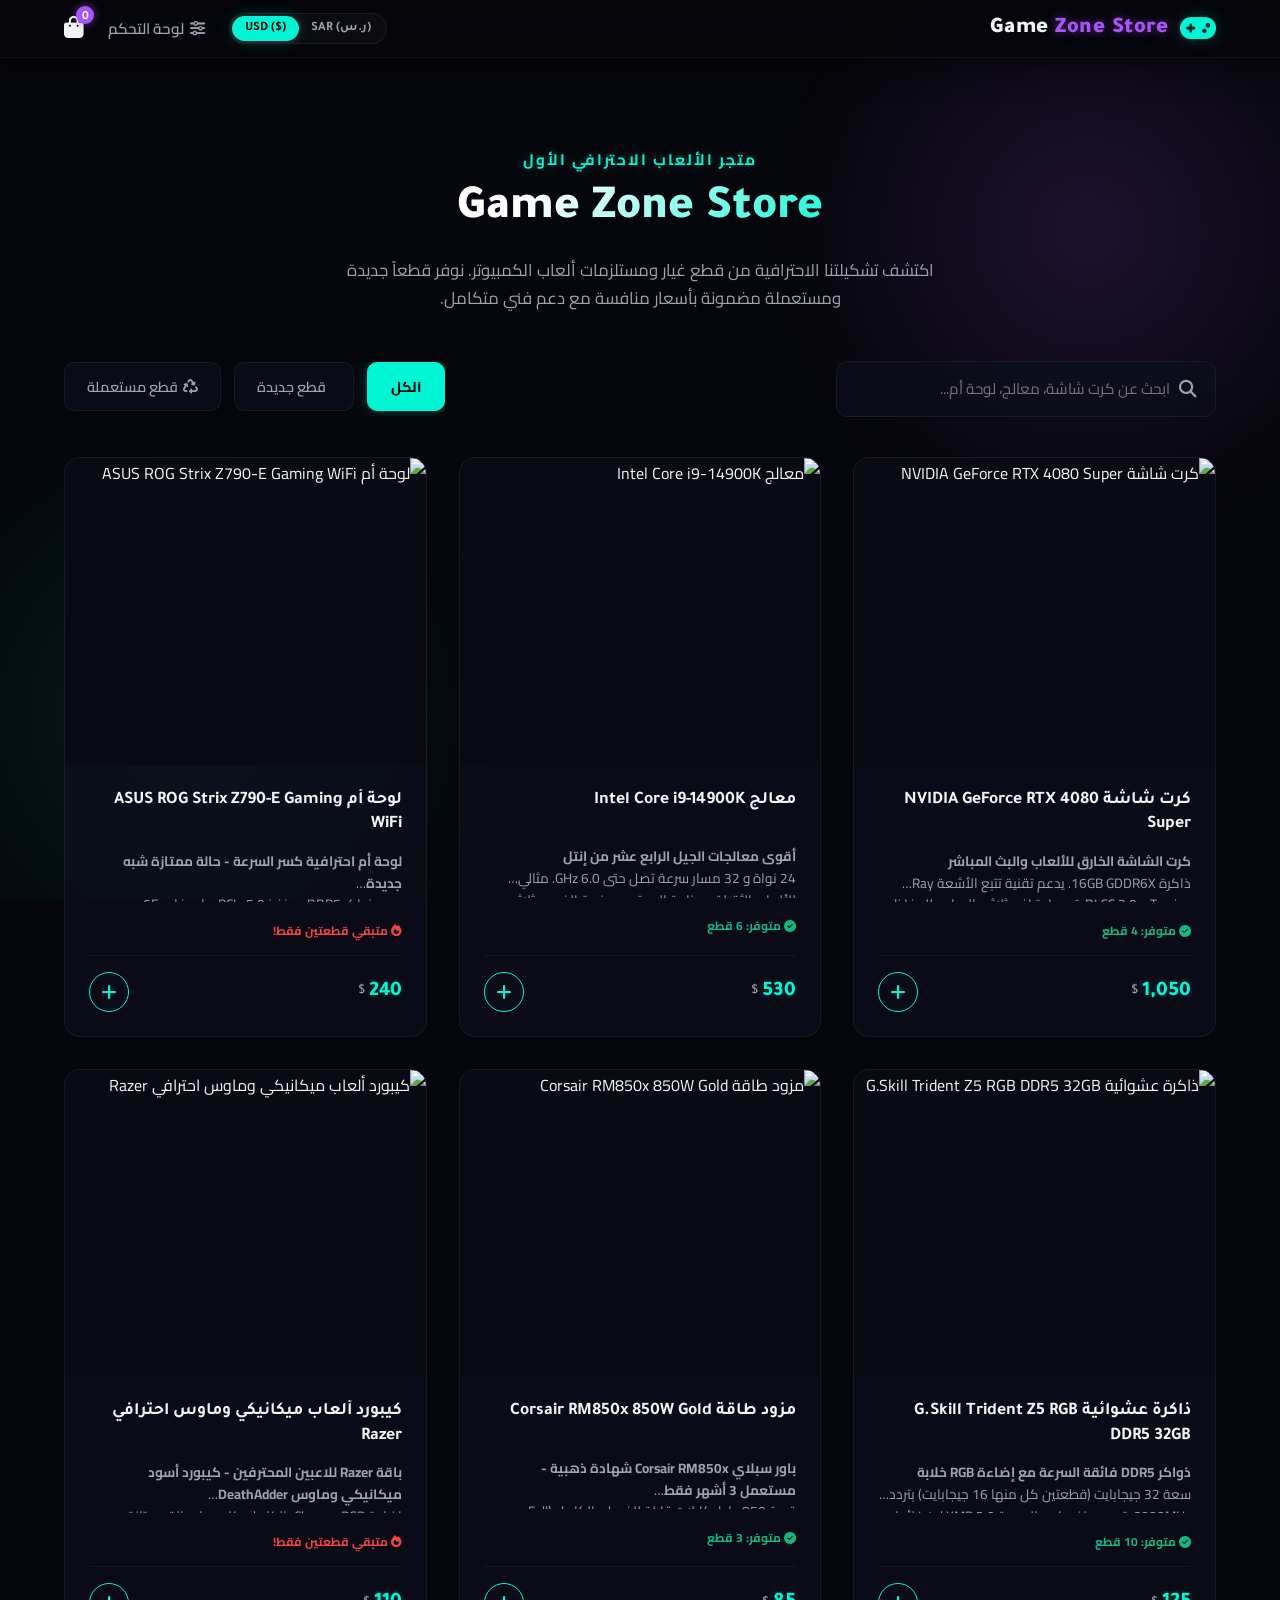
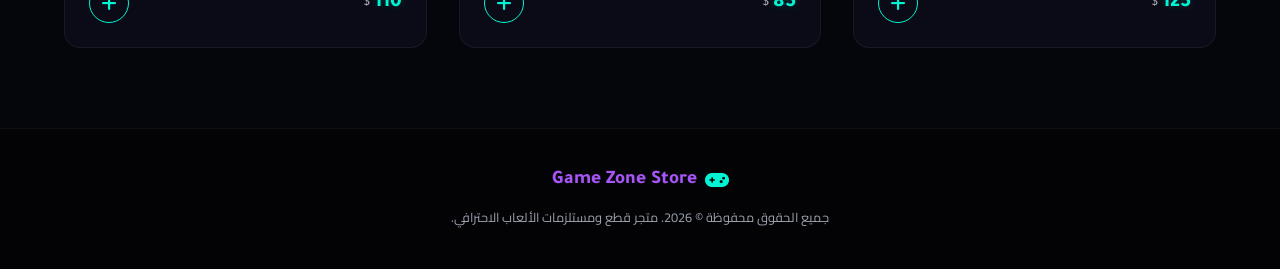
==== static/index.html @ 74481529 "Initial commit" ====
<!DOCTYPE html>
<html lang="ar" dir="rtl">
<head>
    <meta charset="UTF-8">
    <meta name="viewport" content="width=device-width, initial-scale=1.0">
    <title>Game Zone Store | متجر قطع ومستلزمات ألعاب الكمبيوتر</title>
    <!-- FontAwesome for Gaming Icons -->
    <link rel="stylesheet" href="https://cdnjs.cloudflare.com/ajax/libs/font-awesome/6.4.0/css/all.min.css">
    <!-- Main Style Sheet -->
    <link rel="stylesheet" href="style.css">
</head>
<body>
    <!-- Animated background glowing circles -->
    <div class="bg-glow-container">
        <div class="bg-glow-1"></div>
        <div class="bg-glow-2"></div>
    </div>

    <!-- Header Navbar -->
    <nav class="navbar">
        <div class="container">
            <a href="index.html" class="logo-container" id="nav-logo">
                <i class="fa-solid fa-gamepad logo-icon"></i>
                <span class="logo-text" id="store-title-logo">Game Zone<span> Store</span></span>
            </a>
            
            <div class="nav-actions">
                <!-- Currency Switcher -->
                <div class="currency-switcher" id="store-currency-switcher">
                    <button type="button" class="currency-btn active" id="cur-btn-usd" onclick="changeStoreCurrency('USD')">USD ($)</button>
                    <button type="button" class="currency-btn" id="cur-btn-sar" onclick="changeStoreCurrency('SAR')">SAR (ر.س)</button>
                </div>
                
                <a href="admin.html" class="nav-link" id="nav-admin-link">
                    <i class="fa-solid fa-sliders"></i> لوحة التحكم
                </a>
                <div class="cart-icon-wrapper" id="cart-trigger" onclick="toggleCart(true)">
                    <i class="fa-solid fa-bag-shopping cart-icon"></i>
                    <span class="cart-badge" id="cart-count">0</span>
                </div>
            </div>
        </div>
    </nav>

    <!-- Main Content -->
    <main>
        <!-- Hero Welcome Section -->
        <section class="hero-section">
            <div class="container">
                <span class="hero-subtitle">متجر الألعاب الاحترافي الأول</span>
                <h1 class="hero-title" id="hero-store-title">Game Zone Store</h1>
                <p class="hero-desc">اكتشف تشكيلتنا الاحترافية من قطع غيار ومستلزمات ألعاب الكمبيوتر. نوفر قطعاً جديدة ومستعملة مضمونة بأسعار منافسة مع دعم فني متكامل.</p>
            </div>
        </section>

        <!-- Store Controls (Search & Category Filters) -->
        <section class="store-controls container">
            <div class="search-box">
                <i class="fa-solid fa-magnifying-glass"></i>
                <input type="text" id="search-input" placeholder="ابحث عن كرت شاشة، معالج، لوحة أم..." oninput="filterProducts()">
            </div>
            <div class="categories-container" id="categories-list">
                <button class="category-btn active" onclick="selectCategory('all', this)">الكل</button>
                <button class="category-btn" onclick="selectCategory('جديد', this)"><i class="fa-solid fa-sparkles" style="margin-left: 5px;"></i>قطع جديدة</button>
                <button class="category-btn" onclick="selectCategory('مستعمل', this)"><i class="fa-solid fa-recycle" style="margin-left: 5px;"></i>قطع مستعملة</button>
            </div>
        </section>

        <!-- Products Grid -->
        <section class="products-section container">
            <div class="products-grid" id="products-grid-container">
                <!-- Products will be generated dynamically via JavaScript -->
                <div style="grid-column: 1/-1; text-align: center; padding: 3rem; color: var(--text-muted);">
                    <i class="fa-solid fa-gamepad fa-spin" style="font-size: 2rem; margin-bottom: 1rem; color: var(--primary-color);"></i>
                    <p>جاري تحميل ترسانة الألعاب...</p>
                </div>
            </div>
        </section>
    </main>

    <!-- Footer -->
    <footer>
        <div class="container">
            <div class="footer-logo">
                <i class="fa-solid fa-gamepad" style="color: var(--primary-color);"></i>
                <span id="footer-store-name">Game Zone<span> Store</span></span>
            </div>
            <p class="footer-copy">جميع الحقوق محفوظة &copy; 2026. متجر قطع ومستلزمات الألعاب الاحترافي.</p>
        </div>
    </footer>

    <!-- Cart Drawer (Slides-in from the Right) -->
    <div class="cart-drawer-overlay" id="cart-drawer-overlay" onclick="toggleCart(false)">
        <div class="cart-drawer" onclick="event.stopPropagation()">
            <div class="cart-header">
                <h2><i class="fa-solid fa-cart-shopping"></i> عربة التسوق</h2>
                <button class="close-btn" onclick="toggleCart(false)"><i class="fa-solid fa-xmark"></i></button>
            </div>
            
            <div class="cart-items-list" id="cart-items-container">
                <!-- Dynamic cart items will render here -->
                <div class="empty-cart-message">
                    <i class="fa-solid fa-gamepad"></i>
                    <p>عربتك فارغة من العتاد حالياً</p>
                </div>
            </div>

            <div class="cart-footer">
                <!-- Promo Code Box -->
                <div style="display: flex; gap: 8px; margin-bottom: 12px; border-bottom: 1px solid rgba(255,255,255,0.05); padding-bottom: 12px;">
                    <input type="text" id="cart-promo-input" placeholder="كوبون الخصم (مثال: GAME20)" style="flex-grow: 1; padding: 0.5rem 0.8rem; border-radius: 8px; background: rgba(255,255,255,0.02); border: 1px solid rgba(255,255,255,0.08); color: #fff; font-family: var(--font-cairo); font-size: 0.8rem; outline: none;">
                    <button type="button" class="btn-primary" style="padding: 0.5rem 1rem; font-size: 0.8rem; border-radius: 8px; font-weight:700;" onclick="applyPromoCode()">تطبيق</button>
                </div>
                <!-- Discount Row -->
                <div id="cart-discount-row" style="display: none; justify-content: space-between; align-items: center; font-size: 0.95rem; color: #00f5d4; margin-bottom: 8px; font-weight:600;">
                    <span>خصم الكوبون (<span id="discount-pct-label">0</span>%):</span>
                    <span id="cart-discount-value">-0 $</span>
                </div>

                <div class="cart-summary-row">
                    <span>المجموع الإجمالي:</span>
                    <span class="cart-summary-total" id="cart-total-value">0 $</span>
                </div>
                <button class="checkout-btn" id="cart-checkout-btn" onclick="openCheckoutModal()" disabled>
                    <i class="fa-solid fa-credit-card"></i> إتمام عملية الشراء
                </button>
            </div>
        </div>
    </div>

    <!-- Checkout Modal Dialog -->
    <div class="modal-overlay" id="checkout-modal-overlay">
        <div class="modal-content">
            <div class="modal-header">
                <h3>إتمام طلب الشراء والدفع</h3>
                <button class="close-btn" onclick="closeCheckoutModal()"><i class="fa-solid fa-xmark"></i></button>
            </div>
            
            <!-- Standard form inputs -->
            <div class="modal-body" id="checkout-form-body">
                <form id="checkout-form" onsubmit="submitOrder(event)">
                    <!-- Contact Info -->
                    <h4 style="margin-bottom: 1rem; color: #fff; font-size: 1rem; border-bottom: 1px solid rgba(255,255,255,0.05); padding-bottom: 5px;"><i class="fa-solid fa-user-tie" style="color: var(--primary-color); margin-left: 8px;"></i>بيانات الشحن والتوصيل</h4>
                    
                    <div class="form-group">
                        <label for="checkout-name">الاسم الكامل *</label>
                        <input type="text" id="checkout-name" required placeholder="أدخل اسمك ثلاثي">
                    </div>
                    
                    <div class="form-row">
                        <div class="form-group">
                            <label for="checkout-phone">رقم الجوال *</label>
                            <input type="tel" id="checkout-phone" required placeholder="05xxxxxxxx" pattern="^05[0-9]{8}$" title="رقم جوال سعودي يبدأ بـ 05 ويتكون من 10 أرقام">
                        </div>
                        <div class="form-group">
                            <label for="checkout-city">المدينة *</label>
                            <input type="text" id="checkout-city" required placeholder="مثال: الرياض">
                        </div>
                    </div>
                    
                    <div class="form-group">
                        <label for="checkout-address">العنوان التفصيلي للحي والشارع *</label>
                        <textarea id="checkout-address" rows="2" required placeholder="مثال: حي الياسمين، شارع الملقا، مبنى رقم 12"></textarea>
                    </div>

                    <!-- Payment Selector -->
                    <h4 style="margin: 1.5rem 0 1rem 0; color: #fff; font-size: 1rem; border-bottom: 1px solid rgba(255,255,255,0.05); padding-bottom: 5px;"><i class="fa-solid fa-wallet" style="color: var(--primary-color); margin-left: 8px;"></i>طريقة الدفع المفضلة</h4>
                    
                    <div class="payment-tabs" id="checkout-payment-tabs">
                        <!-- Will display based on settings -->
                        <button type="button" class="payment-tab-btn active" id="tab-btn-cod" onclick="switchPaymentTab('cod')">
                            <i class="fa-solid fa-hand-holding-dollar"></i>
                            <span>الدفع عند الاستلام</span>
                        </button>
                        <button type="button" class="payment-tab-btn" id="tab-btn-bank" onclick="switchPaymentTab('bank')">
                            <i class="fa-solid fa-building-columns"></i>
                            <span>تحويل بنكي</span>
                        </button>
                        <button type="button" class="payment-tab-btn" id="tab-btn-card" onclick="switchPaymentTab('card')">
                            <i class="fa-solid fa-credit-card"></i>
                            <span>بطاقة مدى / ائتمان</span>
                        </button>
                    </div>

                    <!-- Payment Panels -->
                    <!-- 1. Cash on Delivery Panel -->
                    <div class="payment-panel active" id="panel-cod">
                        <p style="font-size: 0.9rem; color: var(--text-muted); line-height: 1.6;">
                            <i class="fa-solid fa-circle-info" style="color: var(--primary-color); margin-left: 5px;"></i>
                            الدفع نقداً أو ببطاقة مدى عند استلام الطلب من المندوب. لا توجد رسوم إضافية على التوصيل.
                        </p>
                    </div>

                    <!-- 2. Bank Transfer Panel -->
                    <div class="payment-panel" id="panel-bank">
                        <div class="bank-info-card">
                            <p style="font-size: 0.85rem; color: var(--text-muted); margin-bottom: 0.5rem;">يرجى تحويل المبلغ المطلوب إلى الحساب البنكي التالي:</p>
                            
                            <div class="bank-detail-row">
                                <span class="bank-label">اسم البنك</span>
                                <span class="bank-value" id="bank-name-display">مصرف الراجحي</span>
                            </div>
                            <div class="bank-detail-row">
                                <span class="bank-label">صاحب الحساب</span>
                                <span class="bank-value" id="bank-holder-display">مؤسسة منطقة الألعاب التجارية</span>
                            </div>
                            <div class="bank-detail-row">
                                <span class="bank-label">رقم الآيبان IBAN</span>
                                <span class="bank-value">
                                    <span id="bank-iban-display" style="font-family: monospace; font-size: 0.95rem; direction: ltr;">SA9380000123456789012345</span>
                                    <button type="button" class="copy-btn" onclick="copyIban()"><i class="fa-solid fa-copy"></i></button>
                                </span>
                            </div>

                            <!-- Receipt upload simulator -->
                            <div class="receipt-upload-box" onclick="simulateReceiptUpload()">
                                <i class="fa-solid fa-cloud-arrow-up"></i>
                                <span>اضغط هنا لرفع صورة إيصال التحويل (اختياري)</span>
                                <input type="file" id="bank-receipt-file" style="display: none;" accept="image/*" onchange="handleReceiptUploaded(this)">
                            </div>
                            <div class="receipt-preview" id="receipt-upload-preview">
                                <span><i class="fa-solid fa-circle-check"></i> تم إرفاق صورة إيصال التحويل بنجاح</span>
                                <button type="button" class="btn-danger" style="padding: 2px 8px; font-size: 0.75rem;" onclick="removeReceipt()">حذف</button>
                            </div>
                        </div>
                    </div>

                    <!-- 3. Credit Card / مدى Panel -->
                    <div class="payment-panel" id="panel-card">
                        <!-- Virtual 3D Card Simulator -->
                        <div class="card-container" onclick="flipCreditCard()">
                            <div class="credit-card-model" id="credit-card-3d">
                                <!-- Card Front -->
                                <div class="card-front">
                                    <div class="card-brand-row">
                                        <div class="card-chip"></div>
                                        <div class="card-logo-txt">مدى | <span>Pay</span></div>
                                    </div>
                                    <div class="card-number-display" id="v-card-number">•••• •••• •••• ••••</div>
                                    <div class="card-holder-info">
                                        <div>
                                            <div class="card-holder-label">صاحب البطاقة</div>
                                            <div class="card-holder-name-display" id="v-card-holder">CARDHOLDER NAME</div>
                                        </div>
                                        <div class="card-expiry-display">
                                            <div class="card-holder-label">الانتهاء</div>
                                            <div class="card-expiry-val" id="v-card-expiry">MM/YY</div>
                                        </div>
                                    </div>
                                </div>
                                <!-- Card Back -->
                                <div class="card-back">
                                    <div class="card-black-strip"></div>
                                    <div class="card-signature-strip">
                                        <div class="card-cvv-display" id="v-card-cvv">•••</div>
                                    </div>
                                    <div class="card-back-text">
                                        تخضع هذه البطاقة لشروط الاستخدام المعتمدة. للاستخدام الفردي فقط. صممت لأغراض المحاكاة والشراء التجريبي.
                                    </div>
                                </div>
                            </div>
                        </div>

                        <!-- Card Inputs -->
                        <div class="form-group">
                            <label for="card-holder">اسم حامل البطاقة (بالإنجليزية كما هو مطبوع) *</label>
                            <input type="text" id="card-holder" placeholder="MOHAMMED AL-OTAIBI" oninput="updateCardDetails()" onfocus="setCardFlip(false)">
                        </div>
                        
                        <div class="form-group">
                            <label for="card-number">رقم البطاقة *</label>
                            <input type="text" id="card-number" placeholder="4000 1234 5678 9010" maxlength="19" oninput="updateCardDetails()" onfocus="setCardFlip(false)">
                        </div>

                        <div class="form-row">
                            <div class="form-group">
                                <label for="card-expiry">تاريخ الانتهاء *</label>
                                <input type="text" id="card-expiry" placeholder="MM/YY" maxlength="5" oninput="updateCardDetails()" onfocus="setCardFlip(false)">
                            </div>
                            <div class="form-group">
                                <label for="card-cvv">الرمز السري (CVV) *</label>
                                <input type="password" id="card-cvv" placeholder="•••" maxlength="3" oninput="updateCardDetails()" onfocus="setCardFlip(true)" onblur="setCardFlip(false)">
                            </div>
                        </div>
                    </div>

                    <!-- Checkout Summary & Action -->
                    <div style="background: rgba(255,255,255,0.02); padding: 1rem; border-radius: 10px; margin-bottom: 1.5rem; display: flex; justify-content: space-between; font-weight: 700; font-size: 1.1rem; border: 1px solid rgba(255,255,255,0.05)">
                        <span>المبلغ الإجمالي المطلوب دفعه:</span>
                        <span style="color: var(--text-gold);" id="checkout-total-price">0 $</span>
                    </div>

                    <button type="submit" class="checkout-btn" id="submit-order-btn">
                        <i class="fa-solid fa-circle-check"></i> تأكيد الطلب والدفع
                    </button>
                </form>
            </div>

            <!-- Success screen -->
            <div class="modal-body" id="checkout-success-body" style="display: none;">
                <div class="checkout-success-view">
                    <div class="success-icon-container">
                        <i class="fa-solid fa-check"></i>
                    </div>
                    <h4 class="success-title">تم إرسال طلبك بنجاح!</h4>
                    <p class="success-desc">شكراً لثقتك بمتجرنا. تم استلام طلبك برقم <strong id="success-order-id">#1001</strong> بنجاح. سيقوم فريقنا بالتواصل معك قريباً لتأكيد الشحن والتوصيل.</p>
                    <button class="btn-primary" style="padding: 0.8rem 2.5rem; border-radius: 50px; margin-top: 1rem;" onclick="closeCheckoutModal()">متابعة التسوق</button>
                </div>
            </div>
        </div>
    </div>

    <!-- Core App Javascript -->
    <script src="app.js"></script>
</body>
</html>
---- static/style.css ----
@import url('https://fonts.googleapis.com/css2?family=Cairo:wght@300;400;500;600;700;800&family=Tajawal:wght@300;400;500;700;900&display=swap');

:root {
    --primary-color: #00f5d4; /* Neon Cyan */
    --primary-hover: #00d8bc;
    --primary-glow: rgba(0, 245, 212, 0.3);
    
    --accent-color: #a855f7; /* Electric Purple */
    --accent-glow: rgba(168, 85, 247, 0.3);
    
    --bg-dark: #05060b; /* Very dark gamer space */
    --bg-card: rgba(13, 15, 28, 0.7);
    --bg-card-hover: rgba(22, 25, 47, 0.9);
    --border-color: rgba(255, 255, 255, 0.06);
    --border-hover: rgba(0, 245, 212, 0.25);
    
    --text-main: #f3f4f6;
    --text-muted: #9ca3af;
    --text-gold: #00f5d4; /* Neon price */
    --text-accent: #a855f7;
    
    --font-cairo: 'Cairo', 'Segoe UI', Tahoma, Geneva, Verdana, sans-serif;
    --font-tajawal: 'Tajawal', 'Segoe UI', Tahoma, Geneva, Verdana, sans-serif;
    
    --glass-bg: rgba(5, 6, 11, 0.8);
    --glass-blur: blur(20px);
    --shadow-main: 0 10px 30px rgba(0, 0, 0, 0.5);
    --shadow-glow: 0 0 15px rgba(0, 245, 212, 0.25);
    
    --transition-smooth: all 0.3s cubic-bezier(0.4, 0, 0.2, 1);
}

* {
    margin: 0;
    padding: 0;
    box-sizing: border-box;
}

body {
    background-color: var(--bg-dark);
    color: var(--text-main);
    font-family: var(--font-cairo);
    direction: rtl;
    overflow-x: hidden;
    min-height: 100vh;
    display: flex;
    flex-direction: column;
}

/* Base Container to limit stretching on ultra-wide screens */
.container {
    width: 100%;
    max-width: 1200px;
    margin: 0 auto;
    padding: 0 1.5rem;
}

/* Beautiful gamer background glow */
.bg-glow-container {
    position: fixed;
    top: 0;
    left: 0;
    width: 100%;
    height: 100%;
    z-index: -2;
    overflow: hidden;
    pointer-events: none;
}

.bg-glow-1 {
    position: absolute;
    top: -10%;
    right: -10%;
    width: 50vw;
    height: 50vw;
    background: radial-gradient(circle, rgba(168, 85, 247, 0.15) 0%, rgba(0,0,0,0) 70%);
    border-radius: 50%;
    animation: pulseGlow 15s infinite alternate;
}

.bg-glow-2 {
    position: absolute;
    bottom: -15%;
    left: -10%;
    width: 50vw;
    height: 50vw;
    background: radial-gradient(circle, rgba(0, 245, 212, 0.1) 0%, rgba(0,0,0,0) 70%);
    border-radius: 50%;
    animation: pulseGlow 12s infinite alternate-reverse;
}

@keyframes pulseGlow {
    0% { transform: scale(1) translate(0, 0); }
    100% { transform: scale(1.15) translate(-3%, 3%); }
}

/* Navigation Bar */
.navbar {
    position: fixed;
    top: 0;
    left: 0;
    width: 100%;
    z-index: 100;
    background: var(--glass-bg);
    backdrop-filter: var(--glass-blur);
    border-bottom: 1px solid rgba(255, 255, 255, 0.05);
    box-shadow: var(--shadow-main);
}

.navbar .container {
    display: flex;
    justify-content: space-between;
    align-items: center;
    padding-top: 0.8rem;
    padding-bottom: 0.8rem;
}

.logo-container {
    display: flex;
    align-items: center;
    gap: 12px;
    text-decoration: none;
}

.logo-icon {
    font-size: 1.8rem;
    color: var(--primary-color);
    text-shadow: var(--shadow-glow);
}

.logo-text {
    font-family: var(--font-tajawal);
    font-weight: 850;
    font-size: 1.4rem;
    color: var(--text-main);
    letter-spacing: 0.5px;
}

.logo-text span {
    color: var(--accent-color);
    text-shadow: 0 0 10px rgba(168, 85, 247, 0.5);
}

.nav-actions {
    display: flex;
    align-items: center;
    gap: 1.5rem;
}

.nav-link {
    color: var(--text-muted);
    text-decoration: none;
    font-size: 0.95rem;
    font-weight: 600;
    display: flex;
    align-items: center;
    gap: 6px;
    transition: var(--transition-smooth);
}

.nav-link:hover, .nav-link.active {
    color: var(--primary-color);
}

/* Currency Switcher in Header */
.currency-switcher {
    display: flex;
    background: rgba(255, 255, 255, 0.03);
    border: 1px solid var(--border-color);
    border-radius: 50px;
    padding: 2px;
    direction: ltr;
}

.currency-btn {
    background: transparent;
    border: none;
    color: var(--text-muted);
    padding: 0.3rem 0.8rem;
    border-radius: 50px;
    font-size: 0.8rem;
    font-weight: 700;
    cursor: pointer;
    font-family: var(--font-tajawal);
    transition: var(--transition-smooth);
}

.currency-btn.active {
    background: var(--primary-color);
    color: #000;
    box-shadow: var(--shadow-glow);
}

.nav-btn {
    background: rgba(255, 255, 255, 0.05);
    border: 1px solid var(--border-color);
    color: var(--text-main);
    padding: 0.5rem 1.2rem;
    border-radius: 50px;
    cursor: pointer;
    font-family: var(--font-cairo);
    font-size: 0.9rem;
    font-weight: 600;
    display: flex;
    align-items: center;
    gap: 8px;
    transition: var(--transition-smooth);
}

.nav-btn:hover {
    background: var(--primary-color);
    color: #000;
    border-color: var(--primary-color);
    box-shadow: var(--shadow-glow);
    transform: translateY(-2px);
}

.cart-icon-wrapper {
    position: relative;
    cursor: pointer;
}

.cart-icon {
    font-size: 1.4rem;
    color: var(--text-main);
    transition: var(--transition-smooth);
}

.cart-icon-wrapper:hover .cart-icon {
    color: var(--primary-color);
}

.cart-badge {
    position: absolute;
    top: -8px;
    right: -10px;
    background: var(--accent-color);
    color: #fff;
    font-size: 0.75rem;
    font-weight: 700;
    width: 18px;
    height: 18px;
    border-radius: 50%;
    display: flex;
    justify-content: center;
    align-items: center;
    box-shadow: 0 0 10px rgba(168, 85, 247, 0.6);
    transition: var(--transition-smooth);
}

/* Main Container */
main {
    padding-top: 80px;
    min-height: calc(100vh - 80px);
}

/* Hero Section */
.hero-section {
    position: relative;
    padding: 4rem 0 3rem 0;
    text-align: center;
}

.hero-subtitle {
    font-size: 0.95rem;
    color: var(--primary-color);
    text-transform: uppercase;
    letter-spacing: 2px;
    font-weight: 700;
    text-shadow: 0 0 10px rgba(0, 245, 212, 0.3);
}

.hero-title {
    font-family: var(--font-tajawal);
    font-size: 3rem;
    font-weight: 900;
    line-height: 1.2;
    margin-top: 0.5rem;
    background: linear-gradient(135deg, #fff 40%, var(--primary-color) 70%, var(--accent-color) 100%);
    -webkit-background-clip: text;
    -webkit-text-fill-color: transparent;
}

.hero-desc {
    font-size: 1.05rem;
    color: var(--text-muted);
    max-width: 600px;
    line-height: 1.7;
    margin: 1rem auto 0 auto;
}

/* Store Controls */
.store-controls {
    margin-bottom: 2.5rem;
    display: flex;
    flex-wrap: wrap;
    justify-content: space-between;
    align-items: center;
    gap: 1.5rem;
}

.search-box {
    position: relative;
    width: 100%;
    max-width: 380px;
}

.search-box input {
    width: 100%;
    padding: 0.8rem 2.8rem 0.8rem 1.2rem;
    background: var(--bg-card);
    border: 1px solid var(--border-color);
    border-radius: 12px;
    color: #fff;
    font-family: var(--font-cairo);
    font-size: 0.95rem;
    outline: none;
    transition: var(--transition-smooth);
}

.search-box input:focus {
    border-color: var(--primary-color);
    box-shadow: 0 0 12px rgba(0, 245, 212, 0.2);
}

.search-box i {
    position: absolute;
    top: 50%;
    right: 1.2rem;
    transform: translateY(-50%);
    color: var(--text-muted);
    font-size: 1.1rem;
}

.categories-container {
    display: flex;
    gap: 0.8rem;
    overflow-x: auto;
    padding-bottom: 5px;
}

.category-btn {
    background: var(--bg-card);
    border: 1px solid var(--border-color);
    color: var(--text-muted);
    padding: 0.6rem 1.4rem;
    border-radius: 10px;
    cursor: pointer;
    font-family: var(--font-cairo);
    font-weight: 600;
    font-size: 0.9rem;
    white-space: nowrap;
    transition: var(--transition-smooth);
}

.category-btn:hover, .category-btn.active {
    background: var(--primary-color);
    color: #000;
    border-color: var(--primary-color);
    box-shadow: var(--shadow-glow);
}

.category-btn.active {
    font-weight: 700;
}

/* Products Grid */
.products-section {
    padding-bottom: 5rem;
}

.products-grid {
    display: grid;
    grid-template-columns: repeat(auto-fill, minmax(280px, 1fr));
    gap: 2rem;
}

.product-card {
    background: var(--bg-card);
    border: 1px solid var(--border-color);
    border-radius: 16px;
    overflow: hidden;
    transition: var(--transition-smooth);
    display: flex;
    flex-direction: column;
    height: 100%;
    position: relative;
}

.product-card:hover {
    transform: translateY(-8px);
    border-color: var(--border-hover);
    box-shadow: 0 15px 30px rgba(0, 245, 212, 0.1);
}

.product-img-container {
    position: relative;
    width: 100%;
    padding-top: 85%; /* Slightly wider aspect ratio for PC parts */
    overflow: hidden;
    background: #090a13;
}

.product-img {
    position: absolute;
    top: 0;
    left: 0;
    width: 100%;
    height: 100%;
    object-fit: cover;
    transition: transform 0.6s cubic-bezier(0.4, 0, 0.2, 1);
}

.product-card:hover .product-img {
    transform: scale(1.08);
}

.product-category {
    position: absolute;
    top: 15px;
    right: 15px;
    background: rgba(5, 6, 11, 0.85);
    backdrop-filter: blur(8px);
    color: var(--primary-color);
    font-size: 0.75rem;
    font-weight: 700;
    padding: 0.35rem 0.9rem;
    border-radius: 6px;
    border: 1px solid rgba(0, 245, 212, 0.2);
}

.product-category.used-badge {
    color: var(--accent-color);
    border-color: rgba(168, 85, 247, 0.3);
}

.product-info {
    padding: 1.5rem;
    display: flex;
    flex-direction: column;
    flex-grow: 1;
    gap: 0.8rem;
}

.product-title {
    font-family: var(--font-tajawal);
    font-weight: 700;
    font-size: 1.1rem;
    color: var(--text-main);
    line-height: 1.4;
    min-height: 2.8rem;
    display: -webkit-box;
    -webkit-line-clamp: 2;
    -webkit-box-orient: vertical;
    overflow: hidden;
}

.product-description {
    font-size: 0.85rem;
    color: var(--text-muted);
    line-height: 1.6;
    height: 3.2rem;
    overflow: hidden;
    display: -webkit-box;
    -webkit-line-clamp: 2;
    -webkit-box-orient: vertical;
}

.product-footer {
    display: flex;
    justify-content: space-between;
    align-items: center;
    margin-top: auto;
    padding-top: 1rem;
    border-top: 1px solid rgba(255, 255, 255, 0.05);
}

.product-price {
    font-family: var(--font-tajawal);
    font-weight: 800;
    font-size: 1.3rem;
    color: var(--text-gold);
    text-shadow: 0 0 8px rgba(0, 245, 212, 0.2);
    display: flex;
    align-items: center;
    gap: 4px;
}

.product-price span {
    font-size: 0.85rem;
    font-weight: 500;
    color: var(--text-muted);
    text-shadow: none;
}

.add-to-cart-btn {
    background: transparent;
    border: 1.5px solid var(--primary-color);
    color: var(--primary-color);
    width: 40px;
    height: 40px;
    border-radius: 50%;
    display: flex;
    justify-content: center;
    align-items: center;
    cursor: pointer;
    font-size: 1.1rem;
    transition: var(--transition-smooth);
}

.product-card:hover .add-to-cart-btn {
    background: var(--primary-color);
    color: #000;
    box-shadow: var(--shadow-glow);
}

.add-to-cart-btn:active {
    transform: scale(0.9);
}

/* Cart Drawer Panel */
.cart-drawer-overlay {
    position: fixed;
    top: 0;
    left: 0;
    width: 100%;
    height: 100%;
    background: rgba(0, 0, 0, 0.7);
    backdrop-filter: blur(5px);
    z-index: 1000;
    opacity: 0;
    visibility: hidden;
    transition: var(--transition-smooth);
}

.cart-drawer-overlay.open {
    opacity: 1;
    visibility: visible;
}

.cart-drawer {
    position: fixed;
    top: 0;
    right: -450px;
    width: 100%;
    max-width: 450px;
    height: 100%;
    background: #080911;
    border-left: 1px solid rgba(255, 255, 255, 0.05);
    box-shadow: -10px 0 30px rgba(0, 0, 0, 0.6);
    z-index: 1001;
    display: flex;
    flex-direction: column;
    transition: right 0.4s cubic-bezier(0.4, 0, 0.2, 1);
}

.cart-drawer-overlay.open .cart-drawer {
    right: 0;
}

.cart-header {
    padding: 1.5rem;
    border-bottom: 1px solid rgba(255, 255, 255, 0.05);
    display: flex;
    justify-content: space-between;
    align-items: center;
}

.cart-header h2 {
    font-family: var(--font-tajawal);
    font-size: 1.3rem;
    font-weight: 700;
    display: flex;
    align-items: center;
    gap: 10px;
}

.cart-header h2 i {
    color: var(--primary-color);
}

.close-btn {
    background: transparent;
    border: none;
    color: var(--text-muted);
    font-size: 1.4rem;
    cursor: pointer;
    width: 35px;
    height: 35px;
    border-radius: 50%;
    display: flex;
    justify-content: center;
    align-items: center;
    transition: var(--transition-smooth);
}

.close-btn:hover {
    background: rgba(255, 255, 255, 0.05);
    color: #fff;
}

.cart-items-list {
    flex-grow: 1;
    overflow-y: auto;
    padding: 1.5rem;
    display: flex;
    flex-direction: column;
    gap: 1.2rem;
}

.empty-cart-message {
    text-align: center;
    color: var(--text-muted);
    padding: 4rem 1rem;
    display: flex;
    flex-direction: column;
    align-items: center;
    gap: 1rem;
}

.empty-cart-message i {
    font-size: 3rem;
    color: rgba(255, 255, 255, 0.02);
}

.cart-item {
    display: flex;
    gap: 1rem;
    background: rgba(255, 255, 255, 0.01);
    border: 1px solid rgba(255, 255, 255, 0.05);
    padding: 0.8rem;
    border-radius: 12px;
    align-items: center;
    position: relative;
}

.cart-item-img {
    width: 70px;
    height: 70px;
    border-radius: 8px;
    object-fit: cover;
    background: #090a13;
}

.cart-item-details {
    flex-grow: 1;
    display: flex;
    flex-direction: column;
    gap: 0.3rem;
}

.cart-item-title {
    font-size: 0.95rem;
    font-weight: 600;
    color: var(--text-main);
    line-height: 1.3;
}

.cart-item-price {
    font-size: 0.9rem;
    color: var(--text-gold);
    font-weight: 700;
}

.cart-item-qty {
    display: flex;
    align-items: center;
    gap: 10px;
    margin-top: 5px;
}

.qty-btn {
    background: rgba(255, 255, 255, 0.05);
    border: 1px solid rgba(255, 255, 255, 0.05);
    color: var(--text-main);
    width: 24px;
    height: 24px;
    border-radius: 4px;
    cursor: pointer;
    font-size: 0.8rem;
    display: flex;
    justify-content: center;
    align-items: center;
    transition: var(--transition-smooth);
}

.qty-btn:hover {
    background: var(--primary-color);
    color: #000;
}

.qty-val {
    font-size: 0.9rem;
    font-weight: 600;
}

.remove-item-btn {
    background: transparent;
    border: none;
    color: #ef4444;
    cursor: pointer;
    font-size: 1rem;
    opacity: 0.7;
    padding: 5px;
    transition: var(--transition-smooth);
}

.remove-item-btn:hover {
    opacity: 1;
}

.cart-footer {
    padding: 1.5rem;
    border-top: 1px solid rgba(255, 255, 255, 0.05);
    background: rgba(0, 0, 0, 0.3);
    display: flex;
    flex-direction: column;
    gap: 1rem;
}

.cart-summary-row {
    display: flex;
    justify-content: space-between;
    align-items: center;
    font-size: 1.05rem;
    font-weight: 600;
}

.cart-summary-total {
    color: var(--text-gold);
    font-size: 1.25rem;
    font-weight: 800;
}

.checkout-btn {
    background: var(--primary-color);
    color: #000;
    border: none;
    width: 100%;
    padding: 1rem;
    border-radius: 12px;
    font-family: var(--font-cairo);
    font-size: 1rem;
    font-weight: 700;
    cursor: pointer;
    display: flex;
    justify-content: center;
    align-items: center;
    gap: 10px;
    transition: var(--transition-smooth);
}

.checkout-btn:hover:not(:disabled) {
    background: var(--primary-hover);
    box-shadow: var(--shadow-glow);
    transform: translateY(-2px);
}

.checkout-btn:disabled {
    opacity: 0.5;
    cursor: not-allowed;
}

/* Modal Dialog */
.modal-overlay {
    position: fixed;
    top: 0;
    left: 0;
    width: 100%;
    height: 100%;
    background: rgba(0, 0, 0, 0.85);
    backdrop-filter: blur(8px);
    z-index: 2000;
    display: flex;
    justify-content: center;
    align-items: center;
    opacity: 0;
    visibility: hidden;
    transition: var(--transition-smooth);
    padding: 1.5rem;
}

.modal-overlay.open {
    opacity: 1;
    visibility: visible;
}

.modal-content {
    background: #080911;
    border: 1px solid rgba(255, 255, 255, 0.05);
    border-radius: 20px;
    width: 100%;
    max-width: 600px;
    max-height: 90vh;
    overflow-y: auto;
    box-shadow: var(--shadow-main);
    transform: scale(0.9);
    transition: var(--transition-smooth);
    display: flex;
    flex-direction: column;
}

.modal-overlay.open .modal-content {
    transform: scale(1);
}

.modal-header {
    padding: 1.5rem;
    border-bottom: 1px solid rgba(255, 255, 255, 0.05);
    display: flex;
    justify-content: space-between;
    align-items: center;
}

.modal-header h3 {
    font-family: var(--font-tajawal);
    font-size: 1.25rem;
    font-weight: 700;
}

.modal-body {
    padding: 1.5rem;
}

/* Form Styles */
.form-group {
    margin-bottom: 1.2rem;
}

.form-row {
    display: grid;
    grid-template-columns: 1fr 1fr;
    gap: 1rem;
}

.form-group label {
    display: block;
    font-size: 0.85rem;
    font-weight: 600;
    color: var(--text-muted);
    margin-bottom: 0.5rem;
}

.form-group input, .form-group select, .form-group textarea {
    width: 100%;
    padding: 0.8rem 1rem;
    background: rgba(255, 255, 255, 0.02);
    border: 1px solid rgba(255, 255, 255, 0.05);
    border-radius: 10px;
    color: #fff;
    font-family: var(--font-cairo);
    font-size: 0.9rem;
    outline: none;
    transition: var(--transition-smooth);
}

.form-group input:focus, .form-group select:focus, .form-group textarea:focus {
    border-color: var(--primary-color);
    box-shadow: 0 0 10px rgba(0, 245, 212, 0.15);
    background: rgba(255, 255, 255, 0.04);
}

/* Custom Checkbox / Switches */
.switch-group {
    display: flex;
    justify-content: space-between;
    align-items: center;
    background: rgba(255, 255, 255, 0.01);
    border: 1px solid rgba(255, 255, 255, 0.05);
    padding: 0.8rem 1.2rem;
    border-radius: 10px;
    margin-bottom: 1rem;
}

.switch-label {
    display: flex;
    flex-direction: column;
    gap: 2px;
}

.switch-title {
    font-size: 0.95rem;
    font-weight: 600;
}

.switch-desc {
    font-size: 0.75rem;
    color: var(--text-muted);
}

.switch {
    position: relative;
    display: inline-block;
    width: 46px;
    height: 24px;
    flex-shrink: 0;
}

.switch input {
    opacity: 0;
    width: 0;
    height: 0;
}

.slider {
    position: absolute;
    cursor: pointer;
    top: 0;
    left: 0;
    right: 0;
    bottom: 0;
    background-color: rgba(255, 255, 255, 0.1);
    transition: .3s;
    border-radius: 34px;
}

.slider:before {
    position: absolute;
    content: "";
    height: 18px;
    width: 18px;
    left: 3px;
    bottom: 3px;
    background-color: #9ca3af;
    transition: .3s;
    border-radius: 50%;
}

input:checked + .slider {
    background-color: var(--primary-color);
}

input:checked + .slider:before {
    transform: translateX(22px);
    background-color: #000;
}

/* Payment Tabs */
.payment-tabs {
    display: flex;
    border: 1px solid rgba(255, 255, 255, 0.05);
    border-radius: 12px;
    overflow: hidden;
    margin-bottom: 1.5rem;
}

.payment-tab-btn {
    flex: 1;
    background: rgba(255, 255, 255, 0.01);
    border: none;
    color: var(--text-muted);
    padding: 0.8rem 0.5rem;
    cursor: pointer;
    font-family: var(--font-cairo);
    font-size: 0.85rem;
    font-weight: 600;
    display: flex;
    flex-direction: column;
    align-items: center;
    gap: 5px;
    transition: var(--transition-smooth);
}

.payment-tab-btn i {
    font-size: 1.2rem;
}

.payment-tab-btn:not(:last-child) {
    border-left: 1px solid rgba(255, 255, 255, 0.05);
}

.payment-tab-btn:hover {
    background: rgba(255, 255, 255, 0.04);
    color: #fff;
}

.payment-tab-btn.active {
    background: rgba(0, 245, 212, 0.1);
    color: var(--primary-color);
    font-weight: 700;
}

.payment-panel {
    display: none;
    background: rgba(255, 255, 255, 0.01);
    border: 1px solid rgba(255, 255, 255, 0.05);
    padding: 1.5rem;
    border-radius: 16px;
    margin-bottom: 1.5rem;
    animation: fadeIn 0.3s ease-out;
}

.payment-panel.active {
    display: block;
}

@keyframes fadeIn {
    from { opacity: 0; transform: translateY(5px); }
    to { opacity: 1; transform: translateY(0); }
}

/* Bank Details Layout */
.bank-info-card {
    display: flex;
    flex-direction: column;
    gap: 0.8rem;
}

.bank-detail-row {
    display: flex;
    justify-content: space-between;
    align-items: center;
    background: rgba(0, 0, 0, 0.3);
    padding: 0.8rem 1rem;
    border-radius: 8px;
    border: 1px solid rgba(255, 255, 255, 0.02);
}

.bank-label {
    font-size: 0.8rem;
    color: var(--text-muted);
}

.bank-value {
    font-size: 0.9rem;
    font-weight: 600;
    display: flex;
    align-items: center;
    gap: 8px;
}

.copy-btn {
    background: transparent;
    border: none;
    color: var(--primary-color);
    cursor: pointer;
    padding: 4px;
    font-size: 0.95rem;
    transition: var(--transition-smooth);
}

.copy-btn:hover {
    color: #fff;
    transform: scale(1.1);
}

/* Custom Receipt Upload Simulator */
.receipt-upload-box {
    margin-top: 1.2rem;
    border: 2px dashed rgba(255, 255, 255, 0.08);
    border-radius: 10px;
    padding: 1.5rem;
    text-align: center;
    cursor: pointer;
    transition: var(--transition-smooth);
}

.receipt-upload-box:hover {
    border-color: var(--primary-color);
    background: rgba(0, 245, 212, 0.02);
}

.receipt-upload-box i {
    font-size: 2rem;
    color: var(--text-muted);
    margin-bottom: 8px;
}

.receipt-upload-box span {
    display: block;
    font-size: 0.85rem;
    color: var(--text-muted);
}

.receipt-preview {
    display: none;
    align-items: center;
    justify-content: space-between;
    background: rgba(16, 185, 129, 0.1);
    border: 1px solid rgba(16, 185, 129, 0.2);
    padding: 0.8rem 1rem;
    border-radius: 8px;
    margin-top: 1rem;
}

.receipt-preview i {
    color: #10b981;
}

/* 3D Virtual Credit Card Container */
.card-container {
    perspective: 1000px;
    width: 100%;
    max-width: 320px;
    height: 190px;
    margin: 0 auto 1.5rem auto;
}

.credit-card-model {
    width: 100%;
    height: 100%;
    position: relative;
    transform-style: preserve-3d;
    transition: transform 0.8s cubic-bezier(0.175, 0.885, 0.32, 1.275);
    cursor: pointer;
}

.credit-card-model.flipped {
    transform: rotateY(180deg);
}

.card-front, .card-back {
    position: absolute;
    width: 100%;
    height: 100%;
    backface-visibility: hidden;
    border-radius: 15px;
    padding: 1.2rem;
    display: flex;
    flex-direction: column;
    justify-content: space-between;
    box-shadow: 0 10px 25px rgba(0,0,0,0.5);
    border: 1px solid rgba(255, 255, 255, 0.1);
}

.card-front {
    background: linear-gradient(135deg, #111322 0%, #06070d 100%);
    background-image: radial-gradient(at 0% 0%, rgba(0, 245, 212, 0.15) 0, transparent 50%);
}

.card-back {
    background: linear-gradient(135deg, #06070d 0%, #111322 100%);
    transform: rotateY(180deg);
    padding: 1.2rem 0; /* Signature strip spans edge to edge */
}

/* Front Card Details */
.card-brand-row {
    display: flex;
    justify-content: space-between;
    align-items: center;
}

.card-chip {
    width: 38px;
    height: 28px;
    background: linear-gradient(135deg, #ffd700 0%, #cca100 100%);
    border-radius: 5px;
    position: relative;
}

.card-chip:after {
    content: "";
    position: absolute;
    top: 4px;
    left: 8px;
    width: 22px;
    height: 20px;
    border: 1px solid rgba(0,0,0,0.15);
    border-radius: 3px;
}

.card-logo-txt {
    font-family: var(--font-tajawal);
    font-size: 1.1rem;
    font-weight: 800;
    font-style: italic;
    color: #fff;
    display: flex;
    align-items: center;
    gap: 5px;
}

.card-logo-txt span {
    color: var(--primary-color);
}

.card-number-display {
    font-family: 'Courier New', Courier, monospace;
    font-size: 1.25rem;
    letter-spacing: 2px;
    text-align: center;
    color: #fff;
    text-shadow: 1px 1px 2px rgba(0,0,0,0.6);
    direction: ltr;
    margin: 1rem 0;
}

.card-holder-info {
    display: flex;
    justify-content: space-between;
    align-items: flex-end;
}

.card-holder-label {
    font-size: 0.6rem;
    color: var(--text-muted);
    text-transform: uppercase;
    margin-bottom: 2px;
}

.card-holder-name-display {
    font-size: 0.85rem;
    font-weight: 600;
    color: #fff;
    max-width: 170px;
    white-space: nowrap;
    overflow: hidden;
    text-overflow: ellipsis;
    text-align: right;
}

.card-expiry-display {
    text-align: left;
    direction: ltr;
}

.card-expiry-val {
    font-size: 0.9rem;
    font-weight: 600;
}

/* Back Card Details */
.card-black-strip {
    width: 100%;
    height: 35px;
    background: #000;
    margin-top: 10px;
}

.card-signature-strip {
    background: #e2e8f0;
    height: 32px;
    margin: 15px 1.2rem;
    border-radius: 4px;
    display: flex;
    justify-content: flex-end;
    align-items: center;
    padding-right: 10px;
}

.card-cvv-display {
    font-family: 'Courier New', Courier, monospace;
    color: #000;
    font-weight: 700;
    font-size: 0.95rem;
    letter-spacing: 1px;
}

.card-back-text {
    font-size: 0.55rem;
    color: var(--text-muted);
    line-height: 1.4;
    padding: 0 1.2rem;
    text-align: center;
}

/* Form success display */
.checkout-success-view {
    text-align: center;
    padding: 3rem 1.5rem;
    display: flex;
    flex-direction: column;
    align-items: center;
    gap: 1.5rem;
}

.success-icon-container {
    width: 80px;
    height: 80px;
    background: rgba(16, 185, 129, 0.1);
    border: 2px solid #10b981;
    border-radius: 50%;
    display: flex;
    justify-content: center;
    align-items: center;
    font-size: 2.5rem;
    color: #10b981;
    animation: scaleIn 0.5s cubic-bezier(0.175, 0.885, 0.32, 1.275);
}

@keyframes scaleIn {
    from { transform: scale(0.6); opacity: 0; }
    to { transform: scale(1); opacity: 1; }
}

.success-title {
    font-family: var(--font-tajawal);
    font-size: 1.5rem;
    font-weight: 700;
    color: #10b981;
}

.success-desc {
    color: var(--text-muted);
    font-size: 0.95rem;
    line-height: 1.6;
    max-width: 350px;
}

/* FOOTER */
footer {
    border-top: 1px solid rgba(255, 255, 255, 0.05);
    background: rgba(0, 0, 0, 0.4);
    padding: 2.5rem 0;
    text-align: center;
    margin-top: auto;
}

.footer-logo {
    font-family: var(--font-tajawal);
    font-weight: 800;
    font-size: 1.2rem;
    color: var(--text-main);
    display: flex;
    align-items: center;
    justify-content: center;
    gap: 8px;
}

.footer-logo span {
    color: var(--accent-color);
}

.footer-copy {
    font-size: 0.8rem;
    color: var(--text-muted);
    margin-top: 0.8rem;
}

/* ADMIN PANEL LAYOUT */
.admin-container {
    display: grid;
    grid-template-columns: 240px 1fr;
    min-height: 100vh;
}

.admin-sidebar {
    background: #05060b;
    border-left: 1px solid rgba(255, 255, 255, 0.05);
    padding: 2rem 1rem;
    display: flex;
    flex-direction: column;
    justify-content: space-between;
    position: sticky;
    top: 0;
    height: 100vh;
}

.admin-brand {
    font-family: var(--font-tajawal);
    font-weight: 800;
    font-size: 1.25rem;
    color: #fff;
    margin-bottom: 2rem;
    padding: 0 0.5rem;
}

.admin-brand span {
    color: var(--primary-color);
}

.admin-menu {
    list-style: none;
    display: flex;
    flex-direction: column;
    gap: 0.5rem;
    flex-grow: 1;
}

.admin-menu-link {
    display: flex;
    align-items: center;
    gap: 12px;
    color: var(--text-muted);
    text-decoration: none;
    padding: 0.8rem 1rem;
    border-radius: 10px;
    font-weight: 500;
    font-size: 0.95rem;
    cursor: pointer;
    transition: var(--transition-smooth);
}

.admin-menu-link:hover, .admin-menu-link.active {
    background: rgba(255, 255, 255, 0.02);
    color: var(--primary-color);
    font-weight: 600;
}

.admin-menu-link.active {
    background: rgba(0, 245, 212, 0.08);
    border-right: 3px solid var(--primary-color);
    border-radius: 0 10px 10px 0;
}

.admin-back-shop {
    border-top: 1px solid rgba(255, 255, 255, 0.05);
    padding-top: 1.5rem;
}

.admin-content {
    padding: 2.5rem;
    overflow-y: auto;
}

.admin-header {
    display: flex;
    justify-content: space-between;
    align-items: center;
    margin-bottom: 2.5rem;
}

.admin-title-area h1 {
    font-family: var(--font-tajawal);
    font-size: 1.8rem;
    font-weight: 800;
}

.admin-title-area p {
    font-size: 0.85rem;
    color: var(--text-muted);
    margin-top: 4px;
}

.admin-tab-content {
    display: none;
}

.admin-tab-content.active {
    display: block;
    animation: fadeIn 0.4s ease-out;
}

/* Dashboard Statistics Grid */
.stats-grid {
    display: grid;
    grid-template-columns: repeat(auto-fit, minmax(220px, 1fr));
    gap: 1.5rem;
    margin-bottom: 2.5rem;
}

.stat-card {
    background: var(--bg-card);
    border: 1px solid rgba(255, 255, 255, 0.05);
    border-radius: 16px;
    padding: 1.5rem;
    display: flex;
    align-items: center;
    justify-content: space-between;
    transition: var(--transition-smooth);
}

.stat-card:hover {
    border-color: var(--border-hover);
    transform: translateY(-2px);
}

.stat-info {
    display: flex;
    flex-direction: column;
    gap: 5px;
}

.stat-label {
    font-size: 0.85rem;
    color: var(--text-muted);
}

.stat-value {
    font-family: var(--font-tajawal);
    font-size: 1.7rem;
    font-weight: 800;
    color: #fff;
}

.stat-icon {
    width: 50px;
    height: 50px;
    border-radius: 12px;
    background: rgba(255, 255, 255, 0.01);
    border: 1px solid rgba(255, 255, 255, 0.05);
    display: flex;
    justify-content: center;
    align-items: center;
    font-size: 1.4rem;
    color: var(--primary-color);
    box-shadow: 0 0 10px rgba(0,0,0,0.1);
}

/* Action Area Row */
.action-header-row {
    display: flex;
    justify-content: space-between;
    align-items: center;
    margin-bottom: 1.5rem;
}

.btn-primary {
    background: var(--primary-color);
    color: #000;
    border: none;
    padding: 0.6rem 1.4rem;
    border-radius: 8px;
    font-family: var(--font-cairo);
    font-weight: 700;
    font-size: 0.9rem;
    cursor: pointer;
    display: flex;
    align-items: center;
    gap: 8px;
    transition: var(--transition-smooth);
}

.btn-primary:hover {
    background: var(--primary-hover);
    box-shadow: var(--shadow-glow);
}

.btn-secondary {
    background: rgba(255, 255, 255, 0.03);
    border: 1px solid rgba(255, 255, 255, 0.05);
    color: var(--text-main);
    padding: 0.6rem 1.4rem;
    border-radius: 8px;
    font-family: var(--font-cairo);
    font-weight: 600;
    font-size: 0.9rem;
    cursor: pointer;
    display: flex;
    align-items: center;
    gap: 8px;
    transition: var(--transition-smooth);
}

.btn-secondary:hover {
    background: rgba(255, 255, 255, 0.06);
}

.btn-danger {
    background: #ef4444;
    color: #fff;
    border: none;
    padding: 0.4rem 0.8rem;
    border-radius: 6px;
    font-family: var(--font-cairo);
    font-weight: 500;
    font-size: 0.85rem;
    cursor: pointer;
    transition: var(--transition-smooth);
}

.btn-danger:hover {
    background: #dc2626;
}

/* Tables and Product Lists */
.admin-card-table {
    background: var(--bg-card);
    border: 1px solid rgba(255, 255, 255, 0.05);
    border-radius: 16px;
    overflow: hidden;
}

.table-wrapper {
    overflow-x: auto;
}

table {
    width: 100%;
    border-collapse: collapse;
    text-align: right;
}

th, td {
    padding: 1rem 1.5rem;
    font-size: 0.9rem;
}

th {
    background: rgba(0, 0, 0, 0.3);
    color: var(--text-muted);
    font-weight: 600;
    border-bottom: 1px solid rgba(255, 255, 255, 0.05);
}

tr:not(:last-child) {
    border-bottom: 1px solid rgba(255, 255, 255, 0.05);
}

tr:hover td {
    background: rgba(255, 255, 255, 0.01);
}

.table-img {
    width: 48px;
    height: 48px;
    object-fit: cover;
    border-radius: 8px;
    background: #090a13;
}

.badge {
    padding: 0.25rem 0.7rem;
    border-radius: 4px;
    font-size: 0.75rem;
    font-weight: 700;
}

.badge-pending {
    background: rgba(245, 158, 11, 0.1);
    color: #f59e0b;
    border: 1px solid rgba(245, 158, 11, 0.2);
}

.badge-completed {
    background: rgba(16, 185, 129, 0.1);
    color: #10b981;
    border: 1px solid rgba(16, 185, 129, 0.2);
}

.table-actions {
    display: flex;
    gap: 8px;
}

.btn-table-action {
    background: rgba(255, 255, 255, 0.02);
    border: 1px solid rgba(255, 255, 255, 0.05);
    color: var(--text-main);
    width: 32px;
    height: 32px;
    border-radius: 6px;
    cursor: pointer;
    display: flex;
    align-items: center;
    justify-content: center;
    transition: var(--transition-smooth);
}

.btn-table-action:hover {
    background: rgba(255, 255, 255, 0.06);
    color: var(--primary-color);
    border-color: var(--primary-color);
}

.btn-table-action.delete:hover {
    color: #ef4444;
    border-color: rgba(239, 68, 68, 0.3);
}

/* Image Upload Form Component */
.image-uploader-wrapper {
    display: flex;
    gap: 1.5rem;
    align-items: center;
}

.image-preview-container {
    width: 100px;
    height: 100px;
    border-radius: 12px;
    border: 1px solid rgba(255, 255, 255, 0.05);
    background: rgba(255, 255, 255, 0.01);
    display: flex;
    justify-content: center;
    align-items: center;
    overflow: hidden;
    flex-shrink: 0;
}

.image-preview-container img {
    width: 100%;
    height: 100%;
    object-fit: cover;
}

.image-preview-container i {
    font-size: 2rem;
    color: var(--text-muted);
}

.image-upload-control {
    flex-grow: 1;
    border: 2px dashed rgba(255, 255, 255, 0.08);
    padding: 1.5rem;
    border-radius: 12px;
    text-align: center;
    cursor: pointer;
    transition: var(--transition-smooth);
}

.image-upload-control:hover {
    border-color: var(--primary-color);
    background: rgba(0, 245, 212, 0.01);
}

.image-upload-control p {
    font-size: 0.85rem;
    color: var(--text-muted);
}

.image-upload-control i {
    font-size: 1.5rem;
    color: var(--text-muted);
    margin-bottom: 8px;
}

/* Rich Description Editor */
.editor-toolbar {
    background: rgba(255, 255, 255, 0.01);
    border: 1px solid rgba(255, 255, 255, 0.05);
    border-bottom: none;
    padding: 0.5rem;
    border-top-left-radius: 10px;
    border-top-right-radius: 10px;
    display: flex;
    gap: 5px;
}

.editor-btn {
    background: transparent;
    border: none;
    color: var(--text-muted);
    width: 30px;
    height: 30px;
    border-radius: 4px;
    cursor: pointer;
    display: flex;
    align-items: center;
    justify-content: center;
    font-size: 0.9rem;
    transition: var(--transition-smooth);
}

.editor-btn:hover {
    background: rgba(255, 255, 255, 0.05);
    color: #fff;
}

.editor-btn.active {
    background: rgba(0, 245, 212, 0.15);
    color: var(--primary-color);
}

.editor-textarea {
    border-top-left-radius: 0 !important;
    border-top-right-radius: 0 !important;
    min-height: 120px;
    resize: vertical;
}

/* Order Details Modal styling */
.order-details-summary {
    background: rgba(255, 255, 255, 0.01);
    border: 1px solid rgba(255, 255, 255, 0.05);
    border-radius: 12px;
    padding: 1.2rem;
    margin-bottom: 1.5rem;
}

.order-details-grid {
    display: grid;
    grid-template-columns: repeat(2, 1fr);
    gap: 12px;
}

.order-detail-item {
    font-size: 0.85rem;
}

.order-detail-label {
    color: var(--text-muted);
    margin-bottom: 4px;
}

.order-detail-val {
    font-weight: 600;
}

.order-items-table {
    margin-top: 1.5rem;
}

.order-items-table th, .order-items-table td {
    padding: 0.8rem 1rem;
    font-size: 0.85rem;
}

/* Settings Form Sections */
.settings-section-card {
    background: var(--bg-card);
    border: 1px solid rgba(255, 255, 255, 0.05);
    border-radius: 16px;
    padding: 2rem;
    margin-bottom: 2rem;
}

.settings-section-title {
    font-family: var(--font-tajawal);
    font-size: 1.2rem;
    font-weight: 700;
    margin-bottom: 1.5rem;
    border-bottom: 1px solid rgba(255, 255, 255, 0.05);
    padding-bottom: 0.8rem;
    display: flex;
    align-items: center;
    gap: 10px;
}

.settings-section-title i {
    color: var(--primary-color);
}

/* Responsive Overrides */
@media (max-width: 768px) {
    .navbar .container {
        flex-direction: column;
        gap: 10px;
    }
    
    .hero-title {
        font-size: 2.2rem;
    }
    
    .store-controls {
        flex-direction: column;
        align-items: stretch;
    }
    
    .search-box {
        max-width: 100%;
    }
    
    .admin-container {
        grid-template-columns: 1fr;
    }
    
    .admin-sidebar {
        display: none;
    }
    
    .form-row {
        grid-template-columns: 1fr;
        gap: 0;
    }
}
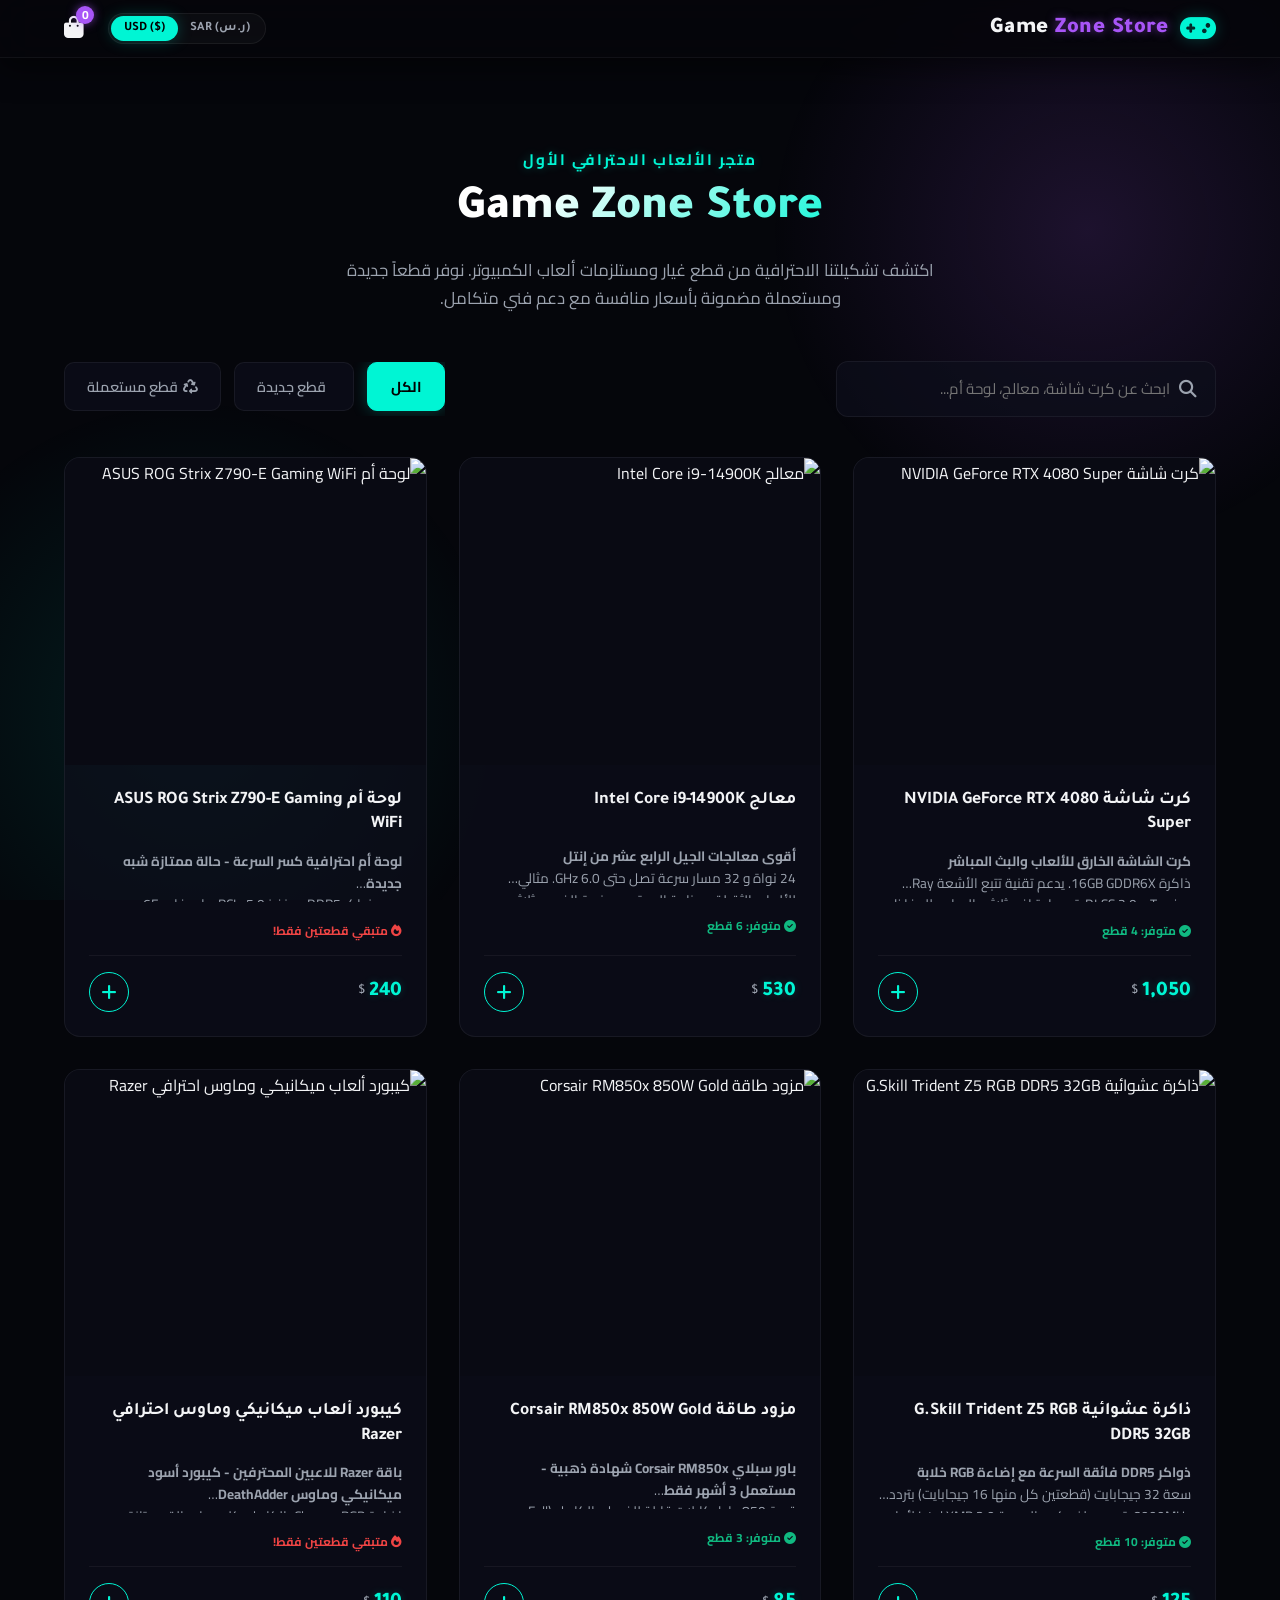
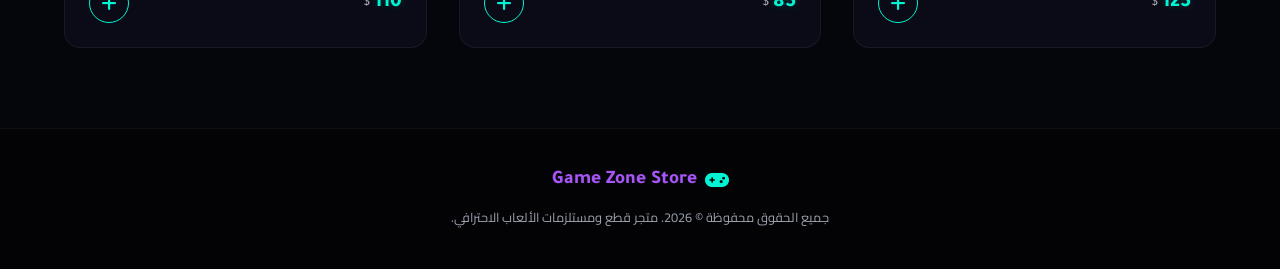
==== commit 86ab50da: "Add files via upload" ====
--- a/static/index.html
+++ b/static/index.html
@@ -31,9 +31,6 @@
                     <button type="button" class="currency-btn" id="cur-btn-sar" onclick="changeStoreCurrency('SAR')">SAR (ر.س)</button>
                 </div>
                 
-                <a href="admin.html" class="nav-link" id="nav-admin-link">
-                    <i class="fa-solid fa-sliders"></i> لوحة التحكم
-                </a>
                 <div class="cart-icon-wrapper" id="cart-trigger" onclick="toggleCart(true)">
                     <i class="fa-solid fa-bag-shopping cart-icon"></i>
                     <span class="cart-badge" id="cart-count">0</span>
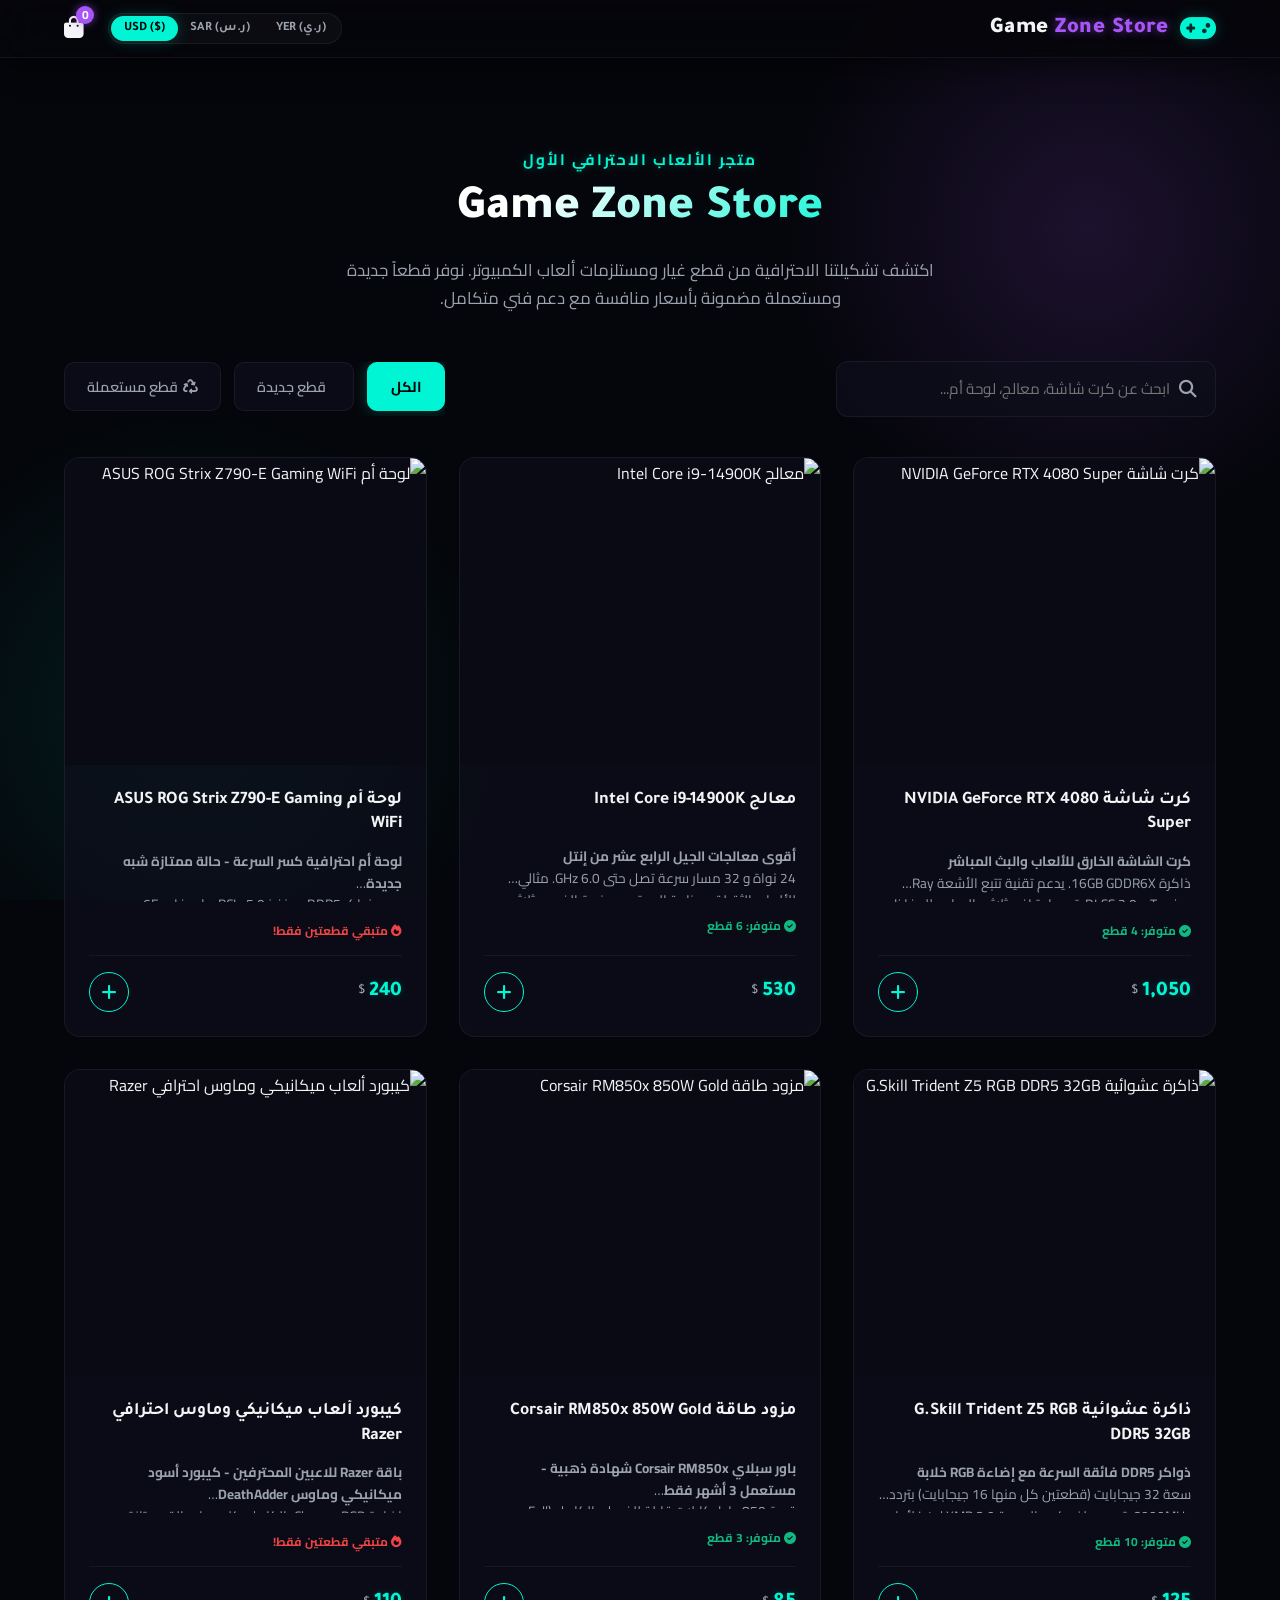
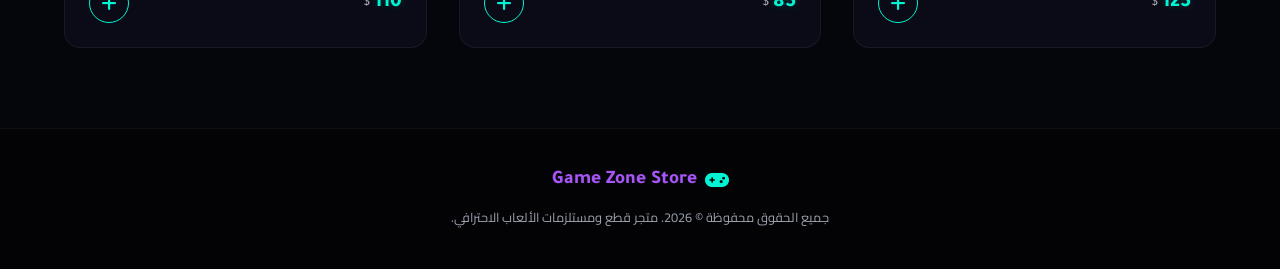
==== commit 4590f051: "Add files via upload" ====
--- a/static/index.html
+++ b/static/index.html
@@ -29,6 +29,7 @@
                 <div class="currency-switcher" id="store-currency-switcher">
                     <button type="button" class="currency-btn active" id="cur-btn-usd" onclick="changeStoreCurrency('USD')">USD ($)</button>
                     <button type="button" class="currency-btn" id="cur-btn-sar" onclick="changeStoreCurrency('SAR')">SAR (ر.س)</button>
+                    <button type="button" class="currency-btn" id="cur-btn-yer" onclick="changeStoreCurrency('YER')">YER (ر.ي)</button>
                 </div>
                 
                 <div class="cart-icon-wrapper" id="cart-trigger" onclick="toggleCart(true)">
@@ -147,7 +148,7 @@
                     <div class="form-row">
                         <div class="form-group">
                             <label for="checkout-phone">رقم الجوال *</label>
-                            <input type="tel" id="checkout-phone" required placeholder="05xxxxxxxx" pattern="^05[0-9]{8}$" title="رقم جوال سعودي يبدأ بـ 05 ويتكون من 10 أرقام">
+                            <input type="tel" id="checkout-phone" required placeholder="مثال: +9665xxxxxxxx أو +967xxxxxxx" title="يرجى إدخال رقم هاتف صالح مع رمز الدولة">
                         </div>
                         <div class="form-group">
                             <label for="checkout-city">المدينة *</label>
@@ -176,6 +177,18 @@
                         <button type="button" class="payment-tab-btn" id="tab-btn-card" onclick="switchPaymentTab('card')">
                             <i class="fa-solid fa-credit-card"></i>
                             <span>بطاقة مدى / ائتمان</span>
+                        </button>
+                        <button type="button" class="payment-tab-btn" id="tab-btn-bcash" onclick="switchPaymentTab('bcash')">
+                            <i class="fa-solid fa-mobile-screen-button"></i>
+                            <span>B-Cash (البسيري)</span>
+                        </button>
+                        <button type="button" class="payment-tab-btn" id="tab-btn-qurooshi" onclick="switchPaymentTab('qurooshi')">
+                            <i class="fa-solid fa-wallet"></i>
+                            <span>محفظة قروشي (أمجاد)</span>
+                        </button>
+                        <button type="button" class="payment-tab-btn" id="tab-btn-kuraimi" onclick="switchPaymentTab('kuraimi')">
+                            <i class="fa-solid fa-building-columns"></i>
+                            <span>بنك الكريمي</span>
                         </button>
                     </div>
 
@@ -281,6 +294,54 @@
                         </div>
                     </div>
 
+                    <!-- 4. B-Cash Panel -->
+                    <div class="payment-panel" id="panel-bcash">
+                        <div class="bank-info-card">
+                            <p style="font-size: 0.85rem; color: var(--text-muted); margin-bottom: 0.5rem;">يرجى تحويل المبلغ المطلوب عبر خدمة B-Cash (بنك البسيري) إلى الرقم التالي:</p>
+                            <div class="bank-detail-row">
+                                <span class="bank-label">رقم حساب B-Cash</span>
+                                <span class="bank-value" id="bcash-number-display" style="font-family: monospace; font-size: 1.05rem; letter-spacing: 1px; color: var(--primary-color);">770000000</span>
+                            </div>
+                            <!-- Receipt upload simulator -->
+                            <div class="receipt-upload-box" onclick="simulateReceiptUpload()">
+                                <i class="fa-solid fa-cloud-arrow-up"></i>
+                                <span>اضغط هنا لرفع صورة إشعار تحويل B-Cash (اختياري)</span>
+                            </div>
+                        </div>
+                    </div>
+
+                    <!-- 5. Qurooshi Panel -->
+                    <div class="payment-panel" id="panel-qurooshi">
+                        <div class="bank-info-card">
+                            <p style="font-size: 0.85rem; color: var(--text-muted); margin-bottom: 0.5rem;">يرجى تحويل المبلغ المطلوب عبر محفظة قروشي (بنك أمجاد) إلى الرقم التالي:</p>
+                            <div class="bank-detail-row">
+                                <span class="bank-label">رقم محفظة قروشي</span>
+                                <span class="bank-value" id="qurooshi-number-display" style="font-family: monospace; font-size: 1.05rem; letter-spacing: 1px; color: var(--primary-color);">771000000</span>
+                            </div>
+                            <!-- Receipt upload simulator -->
+                            <div class="receipt-upload-box" onclick="simulateReceiptUpload()">
+                                <i class="fa-solid fa-cloud-arrow-up"></i>
+                                <span>اضغط هنا لرفع صورة إشعار تحويل قروشي (اختياري)</span>
+                            </div>
+                        </div>
+                    </div>
+
+                    <!-- 6. Kuraimi Panel -->
+                    <div class="payment-panel" id="panel-kuraimi">
+                        <div class="bank-info-card">
+                            <p style="font-size: 0.85rem; color: var(--text-muted); margin-bottom: 0.5rem;">يرجى تحويل المبلغ المطلوب إلى حساب بنك الكريمي التالي:</p>
+                            <div class="bank-detail-row">
+                                <span class="bank-label">رقم حساب الكريمي</span>
+                                <span class="bank-value" id="kuraimi-number-display" style="font-family: monospace; font-size: 1.05rem; letter-spacing: 1px; color: var(--primary-color);">3000000</span>
+                            </div>
+                            <!-- Receipt upload simulator -->
+                            <div class="receipt-upload-box" onclick="simulateReceiptUpload()">
+                                <i class="fa-solid fa-cloud-arrow-up"></i>
+                                <span>اضغط هنا لرفع صورة إشعار تحويل الكريمي (اختياري)</span>
+                            </div>
+                        </div>
+                    </div>
+
                     <!-- Checkout Summary & Action -->
                     <div style="background: rgba(255,255,255,0.02); padding: 1rem; border-radius: 10px; margin-bottom: 1.5rem; display: flex; justify-content: space-between; font-weight: 700; font-size: 1.1rem; border: 1px solid rgba(255,255,255,0.05)">
                         <span>المبلغ الإجمالي المطلوب دفعه:</span>
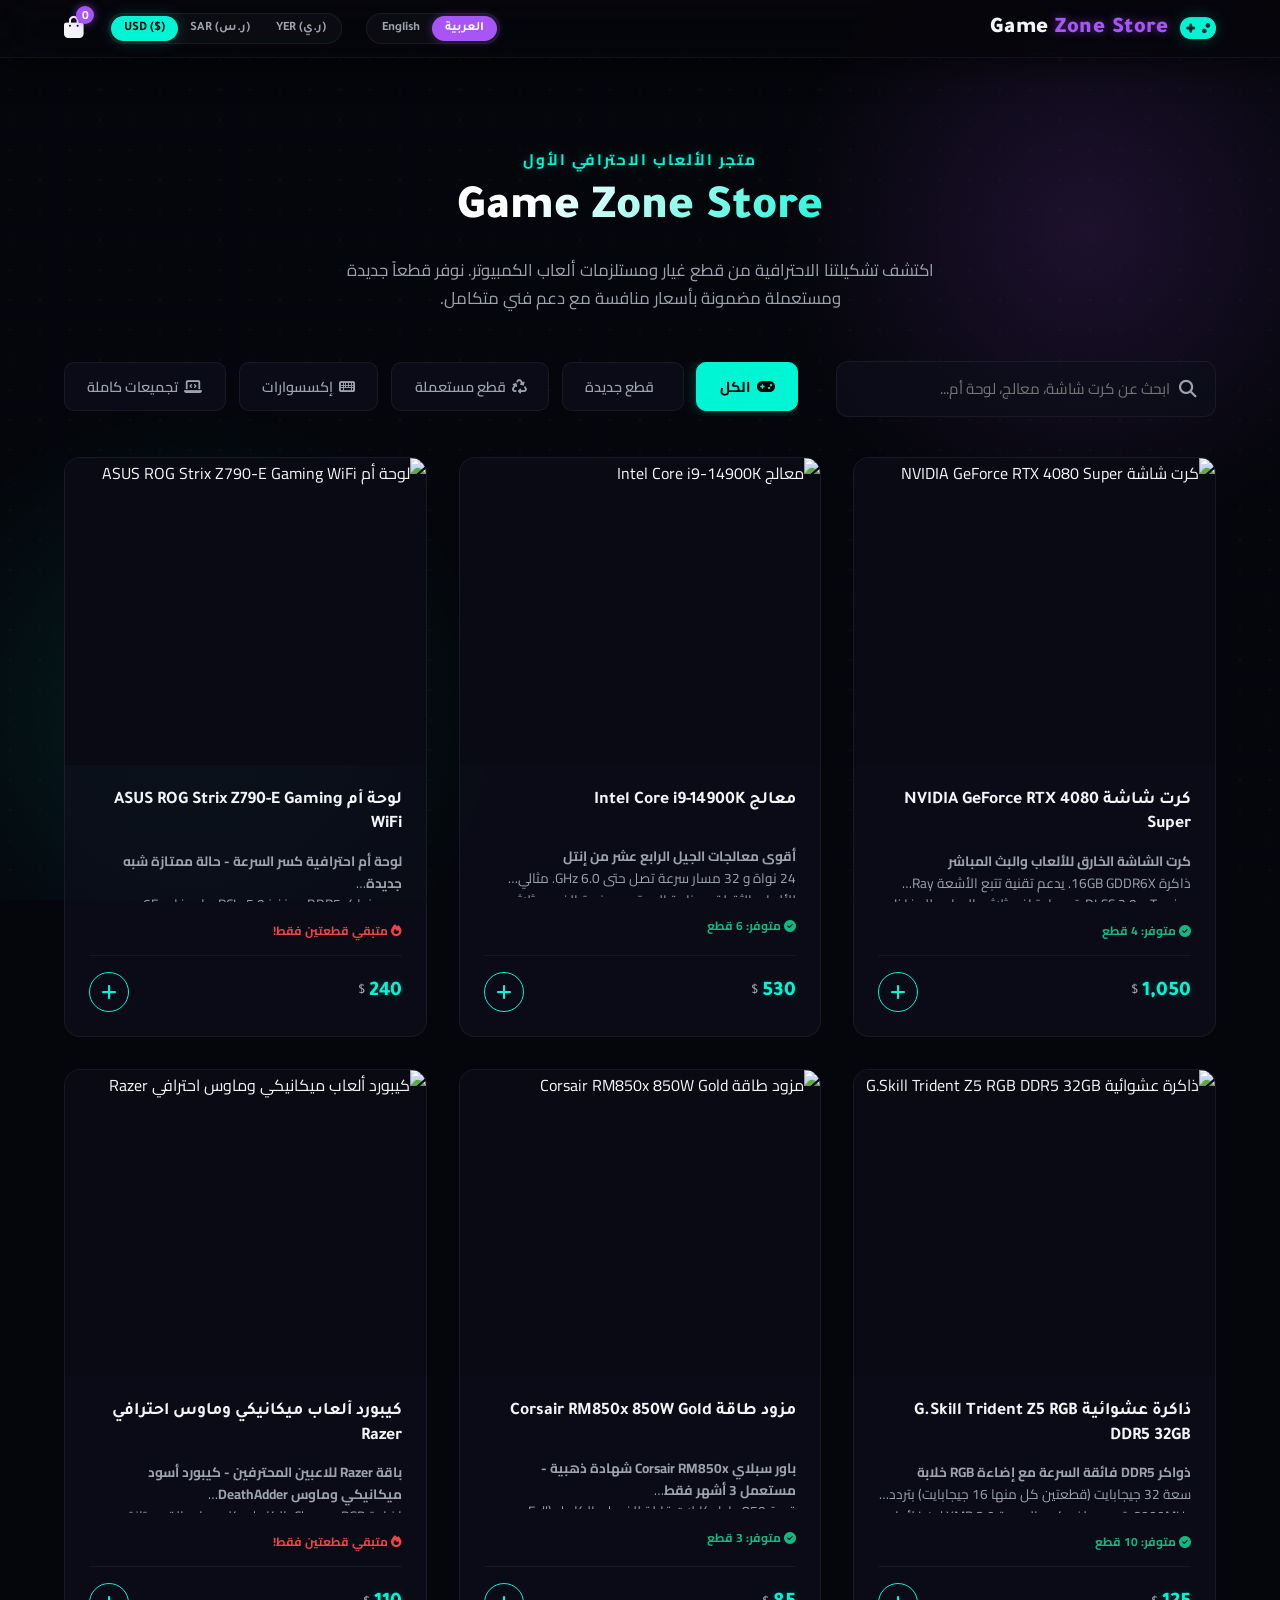
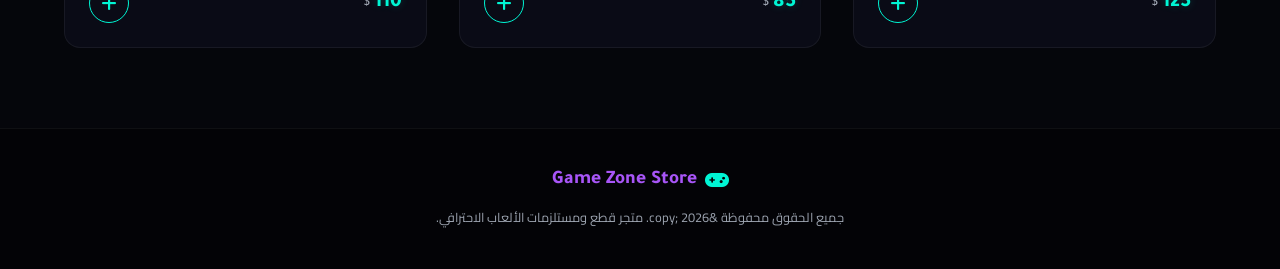
==== commit f6c6202e: "Add files via upload" ====
--- a/static/index.html
+++ b/static/index.html
@@ -25,6 +25,12 @@
             </a>
             
             <div class="nav-actions">
+                <!-- Language Switcher -->
+                <div class="language-switcher" id="store-language-switcher">
+                    <button type="button" class="lang-btn active" id="lang-btn-ar" onclick="changeStoreLanguage('ar')">العربية</button>
+                    <button type="button" class="lang-btn" id="lang-btn-en" onclick="changeStoreLanguage('en')">English</button>
+                </div>
+                
                 <!-- Currency Switcher -->
                 <div class="currency-switcher" id="store-currency-switcher">
                     <button type="button" class="currency-btn active" id="cur-btn-usd" onclick="changeStoreCurrency('USD')">USD ($)</button>
@@ -45,9 +51,9 @@
         <!-- Hero Welcome Section -->
         <section class="hero-section">
             <div class="container">
-                <span class="hero-subtitle">متجر الألعاب الاحترافي الأول</span>
+                <span class="hero-subtitle" data-i18n="hero_subtitle">متجر الألعاب الاحترافي الأول</span>
                 <h1 class="hero-title" id="hero-store-title">Game Zone Store</h1>
-                <p class="hero-desc">اكتشف تشكيلتنا الاحترافية من قطع غيار ومستلزمات ألعاب الكمبيوتر. نوفر قطعاً جديدة ومستعملة مضمونة بأسعار منافسة مع دعم فني متكامل.</p>
+                <p class="hero-desc" data-i18n="hero_desc">اكتشف تشكيلتنا الاحترافية من قطع غيار ومستلزمات ألعاب الكمبيوتر. نوفر قطعاً جديدة ومستعملة مضمونة بأسعار منافسة مع دعم فني متكامل.</p>
             </div>
         </section>
 
@@ -55,12 +61,10 @@
         <section class="store-controls container">
             <div class="search-box">
                 <i class="fa-solid fa-magnifying-glass"></i>
-                <input type="text" id="search-input" placeholder="ابحث عن كرت شاشة، معالج، لوحة أم..." oninput="filterProducts()">
+                <input type="text" id="search-input" data-i18n-placeholder="search_placeholder" placeholder="ابحث عن كرت شاشة، معالج، لوحة أم..." oninput="filterProducts()">
             </div>
             <div class="categories-container" id="categories-list">
-                <button class="category-btn active" onclick="selectCategory('all', this)">الكل</button>
-                <button class="category-btn" onclick="selectCategory('جديد', this)"><i class="fa-solid fa-sparkles" style="margin-left: 5px;"></i>قطع جديدة</button>
-                <button class="category-btn" onclick="selectCategory('مستعمل', this)"><i class="fa-solid fa-recycle" style="margin-left: 5px;"></i>قطع مستعملة</button>
+                <!-- Will be loaded dynamically via JavaScript -->
             </div>
         </section>
 
@@ -83,7 +87,7 @@
                 <i class="fa-solid fa-gamepad" style="color: var(--primary-color);"></i>
                 <span id="footer-store-name">Game Zone<span> Store</span></span>
             </div>
-            <p class="footer-copy">جميع الحقوق محفوظة &copy; 2026. متجر قطع ومستلزمات الألعاب الاحترافي.</p>
+            <p class="footer-copy" data-i18n="footer_copy">جميع الحقوق محفوظة &copy; 2026. متجر قطع ومستلزمات الألعاب الاحترافي.</p>
         </div>
     </footer>
 
@@ -91,7 +95,7 @@
     <div class="cart-drawer-overlay" id="cart-drawer-overlay" onclick="toggleCart(false)">
         <div class="cart-drawer" onclick="event.stopPropagation()">
             <div class="cart-header">
-                <h2><i class="fa-solid fa-cart-shopping"></i> عربة التسوق</h2>
+                <h2><i class="fa-solid fa-cart-shopping"></i> <span data-i18n="cart_title">عربة التسوق</span></h2>
                 <button class="close-btn" onclick="toggleCart(false)"><i class="fa-solid fa-xmark"></i></button>
             </div>
             
@@ -99,28 +103,28 @@
                 <!-- Dynamic cart items will render here -->
                 <div class="empty-cart-message">
                     <i class="fa-solid fa-gamepad"></i>
-                    <p>عربتك فارغة من العتاد حالياً</p>
+                    <p data-i18n="cart_empty">عربتك فارغة من العتاد حالياً</p>
                 </div>
             </div>
 
             <div class="cart-footer">
                 <!-- Promo Code Box -->
                 <div style="display: flex; gap: 8px; margin-bottom: 12px; border-bottom: 1px solid rgba(255,255,255,0.05); padding-bottom: 12px;">
-                    <input type="text" id="cart-promo-input" placeholder="كوبون الخصم (مثال: GAME20)" style="flex-grow: 1; padding: 0.5rem 0.8rem; border-radius: 8px; background: rgba(255,255,255,0.02); border: 1px solid rgba(255,255,255,0.08); color: #fff; font-family: var(--font-cairo); font-size: 0.8rem; outline: none;">
-                    <button type="button" class="btn-primary" style="padding: 0.5rem 1rem; font-size: 0.8rem; border-radius: 8px; font-weight:700;" onclick="applyPromoCode()">تطبيق</button>
+                    <input type="text" id="cart-promo-input" data-i18n-placeholder="promo_placeholder" placeholder="كوبون الخصم (مثال: GAME20)" style="flex-grow: 1; padding: 0.5rem 0.8rem; border-radius: 8px; background: rgba(255,255,255,0.02); border: 1px solid rgba(255,255,255,0.08); color: #fff; font-family: var(--font-cairo); font-size: 0.8rem; outline: none;">
+                    <button type="button" class="btn-primary" style="padding: 0.5rem 1rem; font-size: 0.8rem; border-radius: 8px; font-weight:700;" onclick="applyPromoCode()" data-i18n="apply_promo">تطبيق</button>
                 </div>
                 <!-- Discount Row -->
                 <div id="cart-discount-row" style="display: none; justify-content: space-between; align-items: center; font-size: 0.95rem; color: #00f5d4; margin-bottom: 8px; font-weight:600;">
-                    <span>خصم الكوبون (<span id="discount-pct-label">0</span>%):</span>
+                    <span><span data-i18n="coupon_discount">خصم الكوبون</span> (<span id="discount-pct-label">0</span>%):</span>
                     <span id="cart-discount-value">-0 $</span>
                 </div>
 
                 <div class="cart-summary-row">
-                    <span>المجموع الإجمالي:</span>
+                    <span data-i18n="cart_total">المجموع الإجمالي:</span>
                     <span class="cart-summary-total" id="cart-total-value">0 $</span>
                 </div>
                 <button class="checkout-btn" id="cart-checkout-btn" onclick="openCheckoutModal()" disabled>
-                    <i class="fa-solid fa-credit-card"></i> إتمام عملية الشراء
+                    <i class="fa-solid fa-credit-card"></i> <span data-i18n="checkout_btn">إتمام عملية الشراء</span>
                 </button>
             </div>
         </div>
@@ -130,7 +134,7 @@
     <div class="modal-overlay" id="checkout-modal-overlay">
         <div class="modal-content">
             <div class="modal-header">
-                <h3>إتمام طلب الشراء والدفع</h3>
+                <h3><span data-i18n="checkout_title">إتمام طلب الشراء والدفع</span></h3>
                 <button class="close-btn" onclick="closeCheckoutModal()"><i class="fa-solid fa-xmark"></i></button>
             </div>
             
@@ -138,57 +142,57 @@
             <div class="modal-body" id="checkout-form-body">
                 <form id="checkout-form" onsubmit="submitOrder(event)">
                     <!-- Contact Info -->
-                    <h4 style="margin-bottom: 1rem; color: #fff; font-size: 1rem; border-bottom: 1px solid rgba(255,255,255,0.05); padding-bottom: 5px;"><i class="fa-solid fa-user-tie" style="color: var(--primary-color); margin-left: 8px;"></i>بيانات الشحن والتوصيل</h4>
+                    <h4 style="margin-bottom: 1rem; color: #fff; font-size: 1rem; border-bottom: 1px solid rgba(255,255,255,0.05); padding-bottom: 5px;"><i class="fa-solid fa-user-tie" style="color: var(--primary-color); margin-left: 8px;"></i><span data-i18n="shipping_info">بيانات الشحن والتوصيل</span></h4>
                     
                     <div class="form-group">
-                        <label for="checkout-name">الاسم الكامل *</label>
-                        <input type="text" id="checkout-name" required placeholder="أدخل اسمك ثلاثي">
+                        <label for="checkout-name" data-i18n="checkout_name_label">الاسم الكامل *</label>
+                        <input type="text" id="checkout-name" required data-i18n-placeholder="checkout_name_placeholder" placeholder="أدخل اسمك ثلاثي">
                     </div>
                     
                     <div class="form-row">
                         <div class="form-group">
-                            <label for="checkout-phone">رقم الجوال *</label>
-                            <input type="tel" id="checkout-phone" required placeholder="مثال: +9665xxxxxxxx أو +967xxxxxxx" title="يرجى إدخال رقم هاتف صالح مع رمز الدولة">
+                            <label for="checkout-phone" data-i18n="checkout_phone_label">رقم الجوال *</label>
+                            <input type="tel" id="checkout-phone" required data-i18n-placeholder="checkout_phone_placeholder" placeholder="مثال: +9665xxxxxxxx أو +967xxxxxxx" title="يرجى إدخال رقم هاتف صالح مع رمز الدولة">
                         </div>
                         <div class="form-group">
-                            <label for="checkout-city">المدينة *</label>
-                            <input type="text" id="checkout-city" required placeholder="مثال: الرياض">
+                            <label for="checkout-city" data-i18n="checkout_city_label">المدينة *</label>
+                            <input type="text" id="checkout-city" required data-i18n-placeholder="checkout_city_placeholder" placeholder="مثال: الرياض">
                         </div>
                     </div>
                     
                     <div class="form-group">
-                        <label for="checkout-address">العنوان التفصيلي للحي والشارع *</label>
-                        <textarea id="checkout-address" rows="2" required placeholder="مثال: حي الياسمين، شارع الملقا، مبنى رقم 12"></textarea>
+                        <label for="checkout-address" data-i18n="checkout_address_label">العنوان التفصيلي للحي والشارع *</label>
+                        <textarea id="checkout-address" rows="2" required data-i18n-placeholder="checkout_address_placeholder" placeholder="مثال: حي الياسمين، شارع الملقا، مبنى رقم 12"></textarea>
                     </div>
 
                     <!-- Payment Selector -->
-                    <h4 style="margin: 1.5rem 0 1rem 0; color: #fff; font-size: 1rem; border-bottom: 1px solid rgba(255,255,255,0.05); padding-bottom: 5px;"><i class="fa-solid fa-wallet" style="color: var(--primary-color); margin-left: 8px;"></i>طريقة الدفع المفضلة</h4>
+                    <h4 style="margin: 1.5rem 0 1rem 0; color: #fff; font-size: 1rem; border-bottom: 1px solid rgba(255,255,255,0.05); padding-bottom: 5px;"><i class="fa-solid fa-wallet" style="color: var(--primary-color); margin-left: 8px;"></i><span data-i18n="payment_method">طريقة الدفع المفضلة</span></h4>
                     
                     <div class="payment-tabs" id="checkout-payment-tabs">
                         <!-- Will display based on settings -->
                         <button type="button" class="payment-tab-btn active" id="tab-btn-cod" onclick="switchPaymentTab('cod')">
                             <i class="fa-solid fa-hand-holding-dollar"></i>
-                            <span>الدفع عند الاستلام</span>
+                            <span data-i18n="pay_cod">الدفع عند الاستلام</span>
                         </button>
                         <button type="button" class="payment-tab-btn" id="tab-btn-bank" onclick="switchPaymentTab('bank')">
                             <i class="fa-solid fa-building-columns"></i>
-                            <span>تحويل بنكي</span>
+                            <span data-i18n="pay_bank">تحويل بنكي</span>
                         </button>
                         <button type="button" class="payment-tab-btn" id="tab-btn-card" onclick="switchPaymentTab('card')">
                             <i class="fa-solid fa-credit-card"></i>
-                            <span>بطاقة مدى / ائتمان</span>
+                            <span data-i18n="pay_card">بطاقة مدى / ائتمان</span>
                         </button>
                         <button type="button" class="payment-tab-btn" id="tab-btn-bcash" onclick="switchPaymentTab('bcash')">
                             <i class="fa-solid fa-mobile-screen-button"></i>
-                            <span>B-Cash (البسيري)</span>
+                            <span data-i18n="pay_bcash">B-Cash (البسيري)</span>
                         </button>
                         <button type="button" class="payment-tab-btn" id="tab-btn-qurooshi" onclick="switchPaymentTab('qurooshi')">
                             <i class="fa-solid fa-wallet"></i>
-                            <span>محفظة قروشي (أمجاد)</span>
+                            <span data-i18n="pay_qurooshi">محفظة قروشي (أمجاد)</span>
                         </button>
                         <button type="button" class="payment-tab-btn" id="tab-btn-kuraimi" onclick="switchPaymentTab('kuraimi')">
                             <i class="fa-solid fa-building-columns"></i>
-                            <span>بنك الكريمي</span>
+                            <span data-i18n="pay_kuraimi">بنك الكريمي</span>
                         </button>
                     </div>
 
@@ -197,25 +201,25 @@
                     <div class="payment-panel active" id="panel-cod">
                         <p style="font-size: 0.9rem; color: var(--text-muted); line-height: 1.6;">
                             <i class="fa-solid fa-circle-info" style="color: var(--primary-color); margin-left: 5px;"></i>
-                            الدفع نقداً أو ببطاقة مدى عند استلام الطلب من المندوب. لا توجد رسوم إضافية على التوصيل.
+                            <span data-i18n="cod_info">الدفع نقداً أو ببطاقة مدى عند استلام الطلب من المندوب. لا توجد رسوم إضافية على التوصيل.</span>
                         </p>
                     </div>
 
                     <!-- 2. Bank Transfer Panel -->
                     <div class="payment-panel" id="panel-bank">
                         <div class="bank-info-card">
-                            <p style="font-size: 0.85rem; color: var(--text-muted); margin-bottom: 0.5rem;">يرجى تحويل المبلغ المطلوب إلى الحساب البنكي التالي:</p>
+                            <p style="font-size: 0.85rem; color: var(--text-muted); margin-bottom: 0.5rem;" data-i18n="bank_info_text">يرجى تحويل المبلغ المطلوب إلى الحساب البنكي التالي:</p>
                             
                             <div class="bank-detail-row">
-                                <span class="bank-label">اسم البنك</span>
+                                <span class="bank-label" data-i18n="bank_name">اسم البنك</span>
                                 <span class="bank-value" id="bank-name-display">مصرف الراجحي</span>
                             </div>
                             <div class="bank-detail-row">
-                                <span class="bank-label">صاحب الحساب</span>
+                                <span class="bank-label" data-i18n="bank_holder">صاحب الحساب</span>
                                 <span class="bank-value" id="bank-holder-display">مؤسسة منطقة الألعاب التجارية</span>
                             </div>
                             <div class="bank-detail-row">
-                                <span class="bank-label">رقم الآيبان IBAN</span>
+                                <span class="bank-label" data-i18n="bank_iban">رقم الآيبان IBAN</span>
                                 <span class="bank-value">
                                     <span id="bank-iban-display" style="font-family: monospace; font-size: 0.95rem; direction: ltr;">SA9380000123456789012345</span>
                                     <button type="button" class="copy-btn" onclick="copyIban()"><i class="fa-solid fa-copy"></i></button>
@@ -225,12 +229,12 @@
                             <!-- Receipt upload simulator -->
                             <div class="receipt-upload-box" onclick="simulateReceiptUpload()">
                                 <i class="fa-solid fa-cloud-arrow-up"></i>
-                                <span>اضغط هنا لرفع صورة إيصال التحويل (اختياري)</span>
+                                <span data-i18n="upload_receipt">اضغط هنا لرفع صورة إيصال التحويل (اختياري)</span>
                                 <input type="file" id="bank-receipt-file" style="display: none;" accept="image/*" onchange="handleReceiptUploaded(this)">
                             </div>
                             <div class="receipt-preview" id="receipt-upload-preview">
-                                <span><i class="fa-solid fa-circle-check"></i> تم إرفاق صورة إيصال التحويل بنجاح</span>
-                                <button type="button" class="btn-danger" style="padding: 2px 8px; font-size: 0.75rem;" onclick="removeReceipt()">حذف</button>
+                                <span><i class="fa-solid fa-circle-check"></i> <span data-i18n="receipt_attached">تم إرفاق صورة إيصال التحويل بنجاح</span></span>
+                                <button type="button" class="btn-danger" style="padding: 2px 8px; font-size: 0.75rem;" onclick="removeReceipt()" data-i18n="delete_btn">حذف</button>
                             </div>
                         </div>
                     </div>
@@ -249,11 +253,11 @@
                                     <div class="card-number-display" id="v-card-number">•••• •••• •••• ••••</div>
                                     <div class="card-holder-info">
                                         <div>
-                                            <div class="card-holder-label">صاحب البطاقة</div>
+                                            <div class="card-holder-label" data-i18n="card_holder_title">صاحب البطاقة</div>
                                             <div class="card-holder-name-display" id="v-card-holder">CARDHOLDER NAME</div>
                                         </div>
                                         <div class="card-expiry-display">
-                                            <div class="card-holder-label">الانتهاء</div>
+                                            <div class="card-holder-label" data-i18n="card_expiry_title">الانتهاء</div>
                                             <div class="card-expiry-val" id="v-card-expiry">MM/YY</div>
                                         </div>
                                     </div>
@@ -264,7 +268,7 @@
                                     <div class="card-signature-strip">
                                         <div class="card-cvv-display" id="v-card-cvv">•••</div>
                                     </div>
-                                    <div class="card-back-text">
+                                    <div class="card-back-text" data-i18n="card_back_text">
                                         تخضع هذه البطاقة لشروط الاستخدام المعتمدة. للاستخدام الفردي فقط. صممت لأغراض المحاكاة والشراء التجريبي.
                                     </div>
                                 </div>
@@ -273,22 +277,22 @@
 
                         <!-- Card Inputs -->
                         <div class="form-group">
-                            <label for="card-holder">اسم حامل البطاقة (بالإنجليزية كما هو مطبوع) *</label>
+                            <label for="card-holder" data-i18n="card_holder_label">اسم حامل البطاقة (بالإنجليزية كما هو مطبوع) *</label>
                             <input type="text" id="card-holder" placeholder="MOHAMMED AL-OTAIBI" oninput="updateCardDetails()" onfocus="setCardFlip(false)">
                         </div>
                         
                         <div class="form-group">
-                            <label for="card-number">رقم البطاقة *</label>
+                            <label for="card-number" data-i18n="card_number_label">رقم البطاقة *</label>
                             <input type="text" id="card-number" placeholder="4000 1234 5678 9010" maxlength="19" oninput="updateCardDetails()" onfocus="setCardFlip(false)">
                         </div>
 
                         <div class="form-row">
                             <div class="form-group">
-                                <label for="card-expiry">تاريخ الانتهاء *</label>
+                                <label for="card-expiry" data-i18n="card_expiry_label">تاريخ الانتهاء *</label>
                                 <input type="text" id="card-expiry" placeholder="MM/YY" maxlength="5" oninput="updateCardDetails()" onfocus="setCardFlip(false)">
                             </div>
                             <div class="form-group">
-                                <label for="card-cvv">الرمز السري (CVV) *</label>
+                                <label for="card-cvv" data-i18n="card_cvv_label">الرمز السري (CVV) *</label>
                                 <input type="password" id="card-cvv" placeholder="•••" maxlength="3" oninput="updateCardDetails()" onfocus="setCardFlip(true)" onblur="setCardFlip(false)">
                             </div>
                         </div>
@@ -297,15 +301,15 @@
                     <!-- 4. B-Cash Panel -->
                     <div class="payment-panel" id="panel-bcash">
                         <div class="bank-info-card">
-                            <p style="font-size: 0.85rem; color: var(--text-muted); margin-bottom: 0.5rem;">يرجى تحويل المبلغ المطلوب عبر خدمة B-Cash (بنك البسيري) إلى الرقم التالي:</p>
-                            <div class="bank-detail-row">
-                                <span class="bank-label">رقم حساب B-Cash</span>
+                            <p style="font-size: 0.85rem; color: var(--text-muted); margin-bottom: 0.5rem;" data-i18n="bcash_info_text">يرجى تحويل المبلغ المطلوب عبر خدمة B-Cash (بنك البسيري) إلى الرقم التالي:</p>
+                            <div class="bank-detail-row">
+                                <span class="bank-label" data-i18n="bcash_number">رقم حساب B-Cash</span>
                                 <span class="bank-value" id="bcash-number-display" style="font-family: monospace; font-size: 1.05rem; letter-spacing: 1px; color: var(--primary-color);">770000000</span>
                             </div>
                             <!-- Receipt upload simulator -->
                             <div class="receipt-upload-box" onclick="simulateReceiptUpload()">
                                 <i class="fa-solid fa-cloud-arrow-up"></i>
-                                <span>اضغط هنا لرفع صورة إشعار تحويل B-Cash (اختياري)</span>
+                                <span data-i18n="upload_bcash_receipt">اضغط هنا لرفع صورة إشعار تحويل B-Cash (اختياري)</span>
                             </div>
                         </div>
                     </div>
@@ -313,15 +317,15 @@
                     <!-- 5. Qurooshi Panel -->
                     <div class="payment-panel" id="panel-qurooshi">
                         <div class="bank-info-card">
-                            <p style="font-size: 0.85rem; color: var(--text-muted); margin-bottom: 0.5rem;">يرجى تحويل المبلغ المطلوب عبر محفظة قروشي (بنك أمجاد) إلى الرقم التالي:</p>
-                            <div class="bank-detail-row">
-                                <span class="bank-label">رقم محفظة قروشي</span>
+                            <p style="font-size: 0.85rem; color: var(--text-muted); margin-bottom: 0.5rem;" data-i18n="qurooshi_info_text">يرجى تحويل المبلغ المطلوب عبر محفظة قروشي (بنك أمجاد) إلى الرقم التالي:</p>
+                            <div class="bank-detail-row">
+                                <span class="bank-label" data-i18n="qurooshi_number">رقم محفظة قروشي</span>
                                 <span class="bank-value" id="qurooshi-number-display" style="font-family: monospace; font-size: 1.05rem; letter-spacing: 1px; color: var(--primary-color);">771000000</span>
                             </div>
                             <!-- Receipt upload simulator -->
                             <div class="receipt-upload-box" onclick="simulateReceiptUpload()">
                                 <i class="fa-solid fa-cloud-arrow-up"></i>
-                                <span>اضغط هنا لرفع صورة إشعار تحويل قروشي (اختياري)</span>
+                                <span data-i18n="upload_qurooshi_receipt">اضغط هنا لرفع صورة إشعار تحويل قروشي (اختياري)</span>
                             </div>
                         </div>
                     </div>
@@ -329,27 +333,27 @@
                     <!-- 6. Kuraimi Panel -->
                     <div class="payment-panel" id="panel-kuraimi">
                         <div class="bank-info-card">
-                            <p style="font-size: 0.85rem; color: var(--text-muted); margin-bottom: 0.5rem;">يرجى تحويل المبلغ المطلوب إلى حساب بنك الكريمي التالي:</p>
-                            <div class="bank-detail-row">
-                                <span class="bank-label">رقم حساب الكريمي</span>
+                            <p style="font-size: 0.85rem; color: var(--text-muted); margin-bottom: 0.5rem;" data-i18n="kuraimi_info_text">يرجى تحويل المبلغ المطلوب إلى حساب بنك الكريمي التالي:</p>
+                            <div class="bank-detail-row">
+                                <span class="bank-label" data-i18n="kuraimi_number">رقم حساب الكريمي</span>
                                 <span class="bank-value" id="kuraimi-number-display" style="font-family: monospace; font-size: 1.05rem; letter-spacing: 1px; color: var(--primary-color);">3000000</span>
                             </div>
                             <!-- Receipt upload simulator -->
                             <div class="receipt-upload-box" onclick="simulateReceiptUpload()">
                                 <i class="fa-solid fa-cloud-arrow-up"></i>
-                                <span>اضغط هنا لرفع صورة إشعار تحويل الكريمي (اختياري)</span>
+                                <span data-i18n="upload_kuraimi_receipt">اضغط هنا لرفع صورة إشعار تحويل الكريمي (اختياري)</span>
                             </div>
                         </div>
                     </div>
 
                     <!-- Checkout Summary & Action -->
                     <div style="background: rgba(255,255,255,0.02); padding: 1rem; border-radius: 10px; margin-bottom: 1.5rem; display: flex; justify-content: space-between; font-weight: 700; font-size: 1.1rem; border: 1px solid rgba(255,255,255,0.05)">
-                        <span>المبلغ الإجمالي المطلوب دفعه:</span>
+                        <span data-i18n="checkout_total_price_label">المبلغ الإجمالي المطلوب دفعه:</span>
                         <span style="color: var(--text-gold);" id="checkout-total-price">0 $</span>
                     </div>
 
                     <button type="submit" class="checkout-btn" id="submit-order-btn">
-                        <i class="fa-solid fa-circle-check"></i> تأكيد الطلب والدفع
+                        <i class="fa-solid fa-circle-check"></i> <span data-i18n="confirm_order">تأكيد الطلب والدفع</span>
                     </button>
                 </form>
             </div>
@@ -360,9 +364,12 @@
                     <div class="success-icon-container">
                         <i class="fa-solid fa-check"></i>
                     </div>
-                    <h4 class="success-title">تم إرسال طلبك بنجاح!</h4>
-                    <p class="success-desc">شكراً لثقتك بمتجرنا. تم استلام طلبك برقم <strong id="success-order-id">#1001</strong> بنجاح. سيقوم فريقنا بالتواصل معك قريباً لتأكيد الشحن والتوصيل.</p>
-                    <button class="btn-primary" style="padding: 0.8rem 2.5rem; border-radius: 50px; margin-top: 1rem;" onclick="closeCheckoutModal()">متابعة التسوق</button>
+                    <h4 class="success-title" data-i18n="success_title">تم إرسال طلبك بنجاح!</h4>
+                    <p class="success-desc" id="success-desc-container">
+                        <!-- Will be updated dynamically in JS for proper AR/EN order details -->
+                        شكراً لثقتك بمتجرنا. تم استلام طلبك برقم <strong id="success-order-id">#1001</strong> بنجاح. سيقوم فريقنا بالتواصل معك قريباً لتأكيد الشحن والتوصيل.
+                    </p>
+                    <button class="btn-primary" style="padding: 0.8rem 2.5rem; border-radius: 50px; margin-top: 1rem;" onclick="closeCheckoutModal()" data-i18n="continue_shopping">متابعة التسوق</button>
                 </div>
             </div>
         </div>
--- a/static/style.css
+++ b/static/style.css
@@ -1,4 +1,4 @@
-@import url('https://fonts.googleapis.com/css2?family=Cairo:wght@300;400;500;600;700;800&family=Tajawal:wght@300;400;500;700;900&display=swap');
+@import url('https://fonts.googleapis.com/css2?family=Cairo:wght@300;400;500;600;700;800&family=Tajawal:wght@300;400;500;700;900&family=Outfit:wght@300;400;500;600;700;800&family=Inter:wght@300;400;500;600;700;800&display=swap');
 
 :root {
     --primary-color: #00f5d4; /* Neon Cyan */
@@ -21,6 +21,7 @@
     
     --font-cairo: 'Cairo', 'Segoe UI', Tahoma, Geneva, Verdana, sans-serif;
     --font-tajawal: 'Tajawal', 'Segoe UI', Tahoma, Geneva, Verdana, sans-serif;
+    --font-outfit: 'Outfit', 'Inter', sans-serif;
     
     --glass-bg: rgba(5, 6, 11, 0.8);
     --glass-blur: blur(20px);
@@ -45,6 +46,26 @@
     min-height: 100vh;
     display: flex;
     flex-direction: column;
+    position: relative;
+}
+
+/* Beautiful dynamic background pattern (subtle cybergrid & micro dot pattern) */
+body::before {
+    content: "";
+    position: fixed;
+    top: 0;
+    left: 0;
+    width: 100%;
+    height: 100%;
+    z-index: -3;
+    pointer-events: none;
+    background-image: 
+        radial-gradient(rgba(0, 245, 212, 0.05) 1.5px, transparent 1.5px),
+        linear-gradient(rgba(168, 85, 247, 0.02) 1px, transparent 1px),
+        linear-gradient(90deg, rgba(168, 85, 247, 0.02) 1px, transparent 1px);
+    background-size: 30px 30px, 90px 90px, 90px 90px;
+    background-position: center;
+    opacity: 0.95;
 }
 
 /* Base Container to limit stretching on ultra-wide screens */
@@ -1845,3 +1866,105 @@
         gap: 0;
     }
 }
+
+/* Language Switcher Styling */
+.language-switcher {
+    display: flex;
+    background: rgba(255, 255, 255, 0.03);
+    border: 1px solid var(--border-color);
+    border-radius: 50px;
+    padding: 2px;
+}
+
+.lang-btn {
+    background: transparent;
+    border: none;
+    color: var(--text-muted);
+    padding: 0.3rem 0.8rem;
+    border-radius: 50px;
+    font-size: 0.8rem;
+    font-weight: 700;
+    cursor: pointer;
+    font-family: var(--font-tajawal);
+    transition: var(--transition-smooth);
+}
+
+.lang-btn:hover {
+    color: #fff;
+    background: rgba(255, 255, 255, 0.04);
+}
+
+.lang-btn.active {
+    background: var(--accent-color);
+    color: #fff;
+    box-shadow: 0 0 10px rgba(168, 85, 247, 0.4);
+}
+
+/* LTR Document Direction Overrides */
+html[dir="ltr"] body {
+    font-family: var(--font-outfit);
+}
+
+html[dir="ltr"] .product-category {
+    right: auto;
+    left: 15px;
+}
+
+html[dir="ltr"] table {
+    text-align: left;
+}
+
+html[dir="ltr"] th {
+    text-align: left;
+}
+
+html[dir="ltr"] .admin-sidebar {
+    border-left: none;
+    border-right: 1px solid rgba(255, 255, 255, 0.05);
+}
+
+html[dir="ltr"] .payment-tab-btn:not(:last-child) {
+    border-left: none;
+    border-right: 1px solid rgba(255, 255, 255, 0.05);
+}
+
+/* Dynamic glow animations & cyberpunk micro-interactions */
+.product-card {
+    transition: transform 0.4s cubic-bezier(0.175, 0.885, 0.32, 1.275), border-color 0.3s, box-shadow 0.3s;
+}
+
+.product-card:hover {
+    box-shadow: 0 15px 35px rgba(0, 245, 212, 0.15), 0 0 15px rgba(168, 85, 247, 0.1);
+    border-color: var(--primary-color);
+}
+
+.category-btn {
+    transition: transform 0.2s, background 0.3s, color 0.3s, box-shadow 0.3s;
+}
+
+.category-btn:hover {
+    transform: translateY(-2px);
+    box-shadow: 0 5px 15px rgba(0, 245, 212, 0.1);
+}
+
+.currency-btn, .lang-btn, .payment-tab-btn {
+    transition: all 0.2s ease-in-out;
+}
+
+.currency-btn:hover, .lang-btn:hover {
+    transform: scale(1.05);
+}
+
+/* Enhance icons with slight pulsing neon glow on hover */
+.logo-container:hover .logo-icon {
+    animation: neonPulse 1.5s infinite alternate;
+}
+
+@keyframes neonPulse {
+    from {
+        text-shadow: 0 0 5px var(--primary-color), 0 0 10px var(--primary-color);
+    }
+    to {
+        text-shadow: 0 0 15px var(--primary-color), 0 0 25px var(--primary-color);
+    }
+}
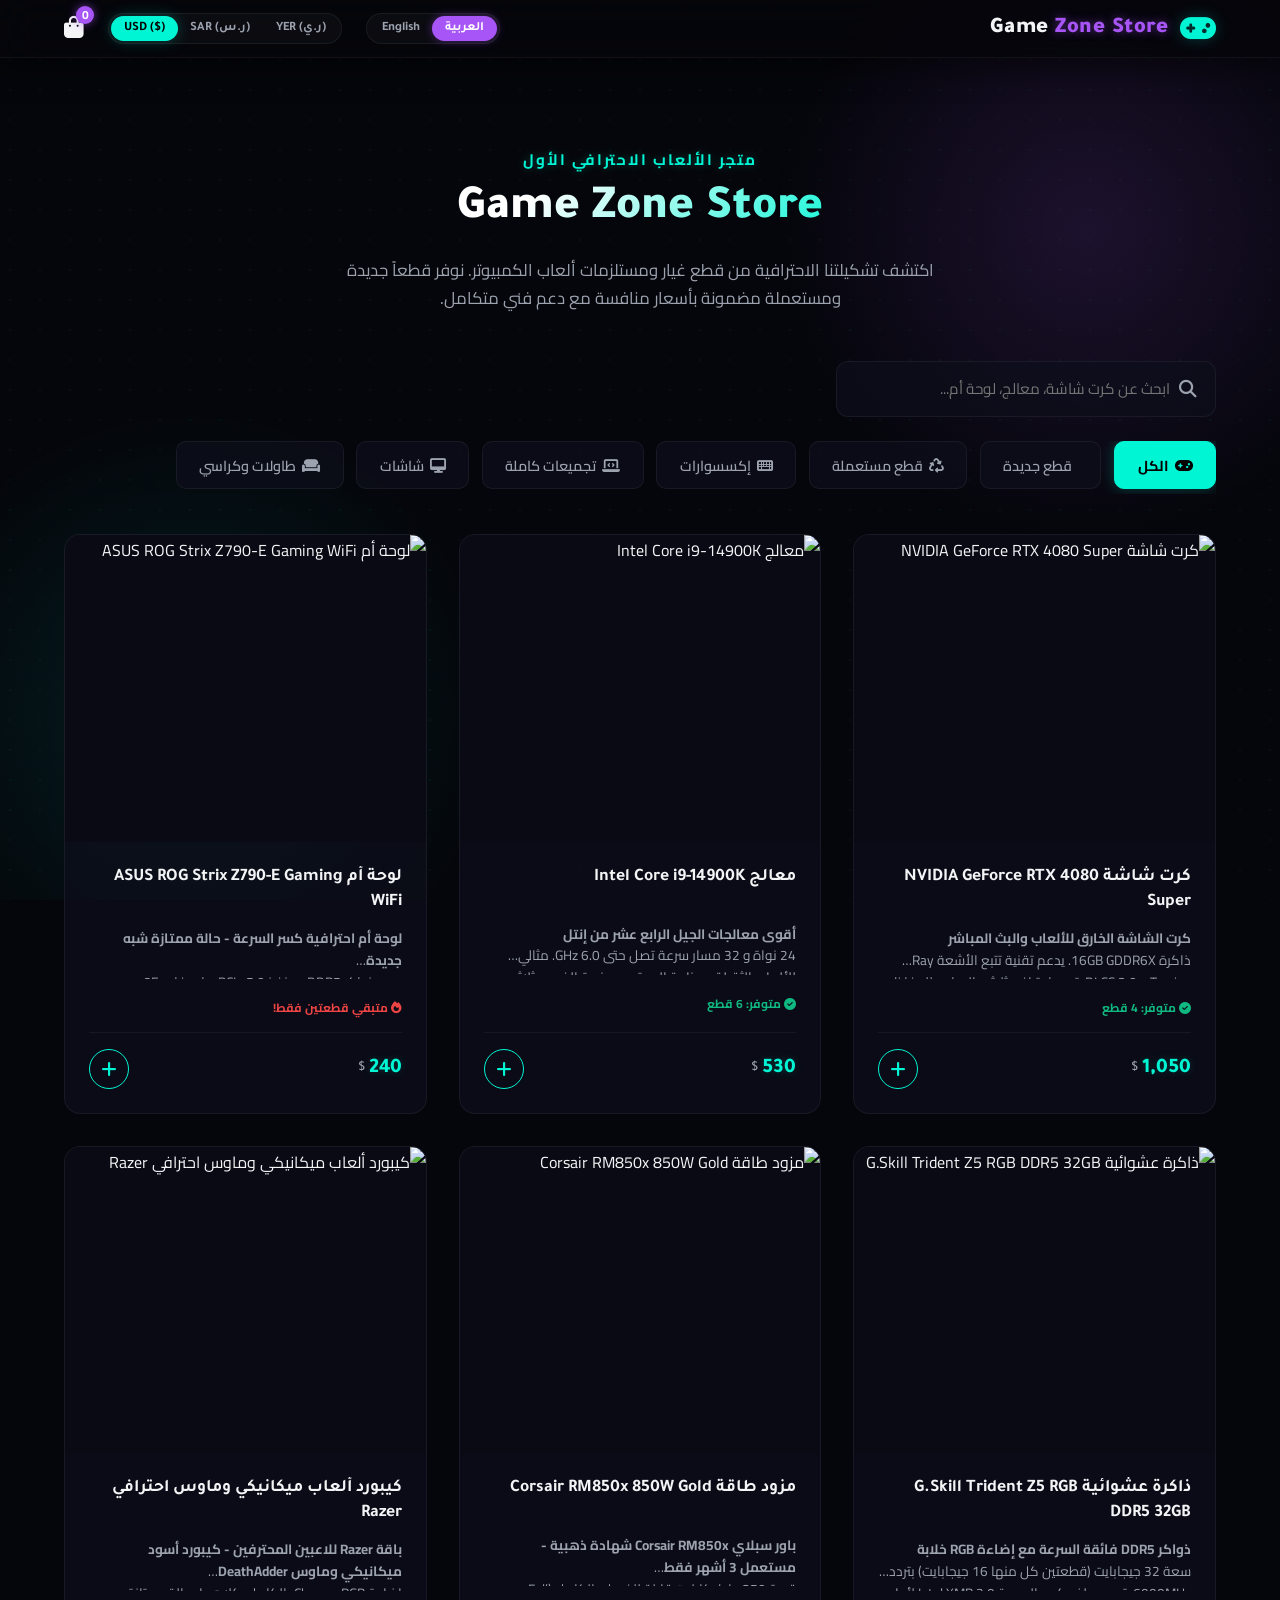
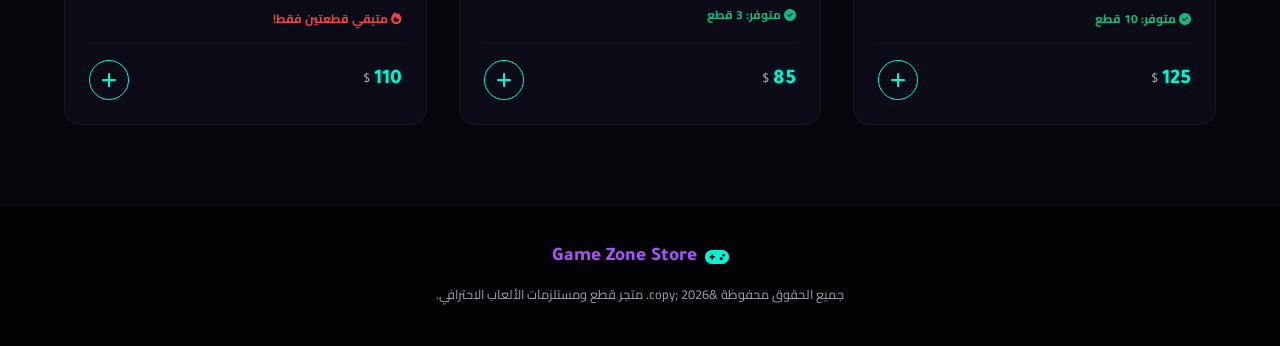
==== commit f5df33f4: "Add files via upload" ====
--- a/static/index.html
+++ b/static/index.html
@@ -7,7 +7,7 @@
     <!-- FontAwesome for Gaming Icons -->
     <link rel="stylesheet" href="https://cdnjs.cloudflare.com/ajax/libs/font-awesome/6.4.0/css/all.min.css">
     <!-- Main Style Sheet -->
-    <link rel="stylesheet" href="style.css">
+    <link rel="stylesheet" href="style.css?v=2.5">
 </head>
 <body>
     <!-- Animated background glowing circles -->
@@ -352,9 +352,14 @@
                         <span style="color: var(--text-gold);" id="checkout-total-price">0 $</span>
                     </div>
 
-                    <button type="submit" class="checkout-btn" id="submit-order-btn">
-                        <i class="fa-solid fa-circle-check"></i> <span data-i18n="confirm_order">تأكيد الطلب والدفع</span>
-                    </button>
+                    <div style="display: flex; gap: 10px; margin-top: 1.5rem;">
+                        <button type="submit" class="checkout-btn" id="submit-order-btn" style="flex: 2; margin-bottom: 0;">
+                            <i class="fa-solid fa-circle-check"></i> <span data-i18n="confirm_order">تأكيد الطلب والدفع</span>
+                        </button>
+                        <button type="button" class="btn-secondary" onclick="closeCheckoutModal()" style="flex: 1; padding: 0.8rem 1rem; border-radius: 12px; border: 1px solid rgba(255,255,255,0.08); background: rgba(255,255,255,0.02); color: var(--text-muted); font-family: var(--font-cairo); font-size: 0.9rem; font-weight: 700; cursor: pointer; display: flex; justify-content: center; align-items: center; gap: 8px; transition: var(--transition-smooth);" onmouseover="this.style.background='rgba(255,255,255,0.06)'; this.style.color='#fff';" onmouseout="this.style.background='rgba(255,255,255,0.02)'; this.style.color='var(--text-muted)';" data-i18n="cancel_btn_text">
+                            <i class="fa-solid fa-rotate-left"></i> <span>تراجع</span>
+                        </button>
+                    </div>
                 </form>
             </div>
 
@@ -362,7 +367,10 @@
             <div class="modal-body" id="checkout-success-body" style="display: none;">
                 <div class="checkout-success-view">
                     <div class="success-icon-container">
-                        <i class="fa-solid fa-check"></i>
+                        <svg class="checkmark-svg" xmlns="http://www.w3.org/2000/svg" viewBox="0 0 52 52">
+                            <circle class="checkmark-circle" cx="26" cy="26" r="25" fill="none"/>
+                            <path class="checkmark-check" fill="none" d="M14.1 27.2l7.1 7.2 16.7-16.8"/>
+                        </svg>
                     </div>
                     <h4 class="success-title" data-i18n="success_title">تم إرسال طلبك بنجاح!</h4>
                     <p class="success-desc" id="success-desc-container">
@@ -376,6 +384,6 @@
     </div>
 
     <!-- Core App Javascript -->
-    <script src="app.js"></script>
+    <script src="app.js?v=2.5"></script>
 </body>
 </html>
--- a/static/style.css
+++ b/static/style.css
@@ -1287,22 +1287,71 @@
 }
 
 .success-icon-container {
+    width: 90px;
+    height: 90px;
+    background: transparent;
+    display: flex;
+    justify-content: center;
+    align-items: center;
+    margin: 0 auto;
+}
+
+.checkmark-svg {
     width: 80px;
     height: 80px;
-    background: rgba(16, 185, 129, 0.1);
-    border: 2px solid #10b981;
     border-radius: 50%;
-    display: flex;
-    justify-content: center;
-    align-items: center;
-    font-size: 2.5rem;
-    color: #10b981;
-    animation: scaleIn 0.5s cubic-bezier(0.175, 0.885, 0.32, 1.275);
-}
-
-@keyframes scaleIn {
-    from { transform: scale(0.6); opacity: 0; }
-    to { transform: scale(1); opacity: 1; }
+    display: block;
+    stroke-width: 3;
+    stroke: #10b981;
+    stroke-miterlimit: 10;
+    box-shadow: inset 0px 0px 0px #10b981;
+    animation: fill-checkmark .4s ease-in-out .4s forwards, scale-checkmark .3s ease-in-out .9s both;
+}
+
+.checkmark-circle {
+    stroke-dasharray: 166;
+    stroke-dashoffset: 166;
+    stroke-width: 3;
+    stroke-miterlimit: 10;
+    stroke: #10b981;
+    fill: none;
+    animation: stroke-circle 0.6s cubic-bezier(0.65, 0, 0.45, 1) forwards;
+}
+
+.checkmark-check {
+    transform-origin: 50% 50%;
+    stroke-dasharray: 48;
+    stroke-dashoffset: 48;
+    stroke-width: 4;
+    stroke: #fff;
+    animation: stroke-check 0.3s cubic-bezier(0.65, 0, 0.45, 1) 0.8s forwards;
+}
+
+@keyframes stroke-circle {
+    100% {
+        stroke-dashoffset: 0;
+    }
+}
+
+@keyframes stroke-check {
+    100% {
+        stroke-dashoffset: 0;
+    }
+}
+
+@keyframes fill-checkmark {
+    100% {
+        box-shadow: inset 0px 0px 0px 40px #10b981;
+    }
+}
+
+@keyframes scale-checkmark {
+    0%, 100% {
+        transform: none;
+    }
+    50% {
+        transform: scale3d(1.1, 1.1, 1);
+    }
 }
 
 .success-title {
@@ -1835,35 +1884,206 @@
 
 /* Responsive Overrides */
 @media (max-width: 768px) {
+    /* Prevent overall horizontal scroll */
+    html, body {
+        overflow-x: hidden !important;
+        position: relative !important;
+        width: 100% !important;
+        max-width: 100% !important;
+    }
+
+    /* Keep navbar as a clean horizontal row on mobile */
     .navbar .container {
-        flex-direction: column;
-        gap: 10px;
-    }
-    
+        flex-direction: row !important;
+        justify-content: space-between !important;
+        align-items: center !important;
+        gap: 4px !important;
+        padding: 0.4rem 0.6rem !important;
+    }
+    
+    .logo-container {
+        gap: 4px !important;
+    }
+    
+    .logo-icon {
+        font-size: 1.25rem !important;
+    }
+    
+    .logo-text {
+        font-size: 1rem !important;
+    }
+    
+    /* Hide the word 'Store' on very small screens to fit the navbar */
+    @media (max-width: 400px) {
+        .logo-text span {
+            display: none !important;
+        }
+    }
+    
+    .nav-actions {
+        gap: 0.4rem !important;
+    }
+    
+    .lang-btn, .currency-btn {
+        padding: 0.2rem 0.4rem !important;
+        font-size: 0.68rem !important;
+    }
+
+    .cart-icon {
+        font-size: 1.1rem !important;
+    }
+
+    .cart-badge {
+        width: 15px !important;
+        height: 15px !important;
+        font-size: 0.6rem !important;
+        top: -5px !important;
+        right: -7px !important;
+    }
+    
+    /* Hero section responsive sizes */
+    .hero-section {
+        padding: 2.2rem 0 1.8rem 0 !important;
+    }
+
     .hero-title {
-        font-size: 2.2rem;
+        font-size: 1.6rem !important;
+        line-height: 1.3 !important;
+    }
+
+    .hero-desc {
+        font-size: 0.85rem !important;
+        line-height: 1.5 !important;
+        margin-top: 0.6rem !important;
     }
     
     .store-controls {
-        flex-direction: column;
-        align-items: stretch;
+        flex-direction: column !important;
+        align-items: stretch !important;
+        gap: 10px !important;
+        margin-bottom: 1.5rem !important;
     }
     
     .search-box {
-        max-width: 100%;
-    }
-    
+        max-width: 100% !important;
+    }
+    
+    .categories-container {
+        gap: 0.4rem !important;
+        padding-bottom: 6px !important;
+    }
+
+    .category-btn {
+        padding: 0.4rem 0.8rem !important;
+        font-size: 0.78rem !important;
+    }
+    
+    /* Grid overrides to prevent min-width overflow */
+    .products-grid {
+        grid-template-columns: 1fr !important;
+        gap: 1.2rem !important;
+    }
+    
+    /* Modal responsive adjustments */
+    .modal-overlay {
+        padding: 6px !important;
+    }
+
+    .modal-content {
+        padding: 1rem !important;
+        border-radius: 12px !important;
+        margin: 0 !important;
+        width: 100% !important;
+        max-width: 100% !important;
+        max-height: 96vh !important;
+    }
+
+    .form-row {
+        grid-template-columns: 1fr !important;
+        gap: 0 !important;
+    }
+    
+    /* Wrap payment tabs into grid on mobile to prevent overflow */
+    .payment-tabs {
+        display: grid !important;
+        grid-template-columns: repeat(2, 1fr) !important;
+        border: none !important;
+        gap: 6px !important;
+        background: transparent !important;
+        margin-bottom: 1rem !important;
+        border-radius: 0 !important;
+        overflow: visible !important;
+        width: 100% !important;
+        max-width: 100% !important;
+        box-sizing: border-box !important;
+    }
+    
+    .payment-tab-btn {
+        border: 1px solid rgba(255, 255, 255, 0.08) !important;
+        border-radius: 8px !important;
+        padding: 0.5rem 0.2rem !important;
+        font-size: 0.7rem !important;
+        white-space: normal !important; /* Allow text wrapping on mobile */
+        text-align: center !important;
+        box-sizing: border-box !important;
+    }
+    
+    .payment-tab-btn span {
+        white-space: normal !important;
+        word-wrap: break-word !important;
+        word-break: break-word !important;
+        display: block !important;
+        text-align: center !important;
+        max-width: 100% !important;
+        font-size: 0.68rem !important;
+        line-height: 1.2 !important;
+    }
+    
+    .payment-tab-btn:not(:last-child) {
+        border-left: 1px solid rgba(255, 255, 255, 0.08) !important;
+    }
+
+    .form-group label {
+        margin-bottom: 0.25rem !important;
+        font-size: 0.78rem !important;
+    }
+    
+    .form-group input, .form-group select, .form-group textarea {
+        padding: 0.6rem 0.8rem !important;
+        font-size: 0.8rem !important;
+    }
+    
+    /* Cart drawer mobile layout to prevent left side cut off */
+    .cart-drawer {
+        width: 100% !important;
+        max-width: 100% !important;
+        right: -100% !important;
+    }
+    
+    .cart-drawer-overlay.open .cart-drawer {
+        right: 0 !important;
+    }
+    
+    .cart-header {
+        padding: 1rem !important;
+    }
+    
+    .cart-items-list {
+        padding: 1rem !important;
+        gap: 0.8rem !important;
+    }
+    
+    .cart-footer {
+        padding: 1rem !important;
+    }
+    
+    /* Admin responsive layout */
     .admin-container {
-        grid-template-columns: 1fr;
+        grid-template-columns: 1fr !important;
     }
     
     .admin-sidebar {
-        display: none;
-    }
-    
-    .form-row {
-        grid-template-columns: 1fr;
-        gap: 0;
+        display: none !important;
     }
 }
 
@@ -1956,10 +2176,6 @@
 }
 
 /* Enhance icons with slight pulsing neon glow on hover */
-.logo-container:hover .logo-icon {
-    animation: neonPulse 1.5s infinite alternate;
-}
-
 @keyframes neonPulse {
     from {
         text-shadow: 0 0 5px var(--primary-color), 0 0 10px var(--primary-color);
@@ -1968,3 +2184,486 @@
         text-shadow: 0 0 15px var(--primary-color), 0 0 25px var(--primary-color);
     }
 }
+
+/* Screen mode hidden template */
+#invoice-print-template {
+    display: none;
+}
+
+/* Print Invoice Layout Styles */
+@media print {
+    /* Set page size to A5 explicitly */
+    @page {
+        size: A5 portrait;
+        margin: 8mm;
+    }
+
+    /* Force light color scheme and white background on body and html */
+    html, body {
+        background: #ffffff !important;
+        background-color: #ffffff !important;
+        color: #000000 !important;
+        color-scheme: light !important;
+        -webkit-print-color-adjust: exact !important;
+        print-color-adjust: exact !important;
+        font-size: 11px !important;
+        font-family: 'Cairo', 'Segoe UI', Tahoma, Geneva, Verdana, sans-serif !important;
+    }
+
+    /* Hide background pseudo-elements that cause dark shadows */
+    body::before, body::after {
+        display: none !important;
+        content: none !important;
+        background: none !important;
+    }
+
+    /* Hide screen layout elements completely to clear print space */
+    .admin-container,
+    .modal-overlay,
+    #admin-login-overlay,
+    .bg-glow-container {
+        display: none !important;
+    }
+
+    /* Hide everything else on screen */
+    body * {
+        visibility: hidden;
+    }
+    
+    /* Show only the invoice container */
+    #invoice-print-template, 
+    #invoice-print-template * {
+        visibility: visible !important;
+        color: #000000 !important;
+        box-shadow: none !important;
+        text-shadow: none !important;
+    }
+    
+    #invoice-print-template {
+        display: block !important;
+        position: absolute;
+        top: 0;
+        left: 0;
+        width: 100% !important;
+        max-width: 100% !important;
+        background: #ffffff !important;
+        background-color: #ffffff !important;
+        padding: 0 !important;
+        margin: 0 !important;
+    }
+
+    /* Target invoice container for A5 layout */
+    .invoice-container {
+        width: 100% !important;
+        max-width: 132mm !important;
+        margin: 0 auto !important;
+        background: #ffffff !important;
+        background-color: #ffffff !important;
+        color: #000000 !important;
+        padding: 5px !important;
+        border: none !important;
+        box-shadow: none !important;
+    }
+
+    .invoice-header {
+        border-bottom: 1.5px solid #111111 !important;
+        padding-bottom: 8px !important;
+        margin-bottom: 12px !important;
+        display: flex !important;
+        justify-content: space-between !important;
+        align-items: center !important;
+        background: #ffffff !important;
+        background-color: #ffffff !important;
+    }
+
+    .invoice-logo-img {
+        max-height: 40px !important;
+        width: auto !important;
+        background-color: transparent !important;
+    }
+
+    .invoice-logo-txt {
+        font-size: 1.25rem !important;
+        font-weight: 800 !important;
+        color: #000000 !important;
+        background-color: transparent !important;
+    }
+
+    .invoice-center-title {
+        text-align: center !important;
+        flex: 1 !important;
+        background-color: transparent !important;
+    }
+
+    .invoice-title-en {
+        font-family: 'Outfit', 'Inter', sans-serif !important;
+        font-size: 1.15rem !important;
+        font-weight: 800 !important;
+        letter-spacing: 2px !important;
+        color: #000000 !important;
+        text-transform: uppercase !important;
+        background-color: transparent !important;
+        margin-bottom: 2px !important;
+    }
+
+    .invoice-subtitle-en {
+        font-size: 0.65rem !important;
+        color: #444444 !important;
+        letter-spacing: 1px !important;
+        text-transform: uppercase !important;
+        background-color: transparent !important;
+    }
+
+    .invoice-signature-area {
+        display: flex !important;
+        justify-content: space-between !important;
+        margin-top: 25px !important;
+        padding-top: 15px !important;
+        background-color: transparent !important;
+    }
+
+    .signature-box {
+        width: 170px !important;
+        display: flex !important;
+        flex-direction: column !important;
+        gap: 30px !important;
+        background-color: transparent !important;
+    }
+
+    .signature-title {
+        font-size: 0.68rem !important;
+        color: #000000 !important;
+        font-weight: 700 !important;
+        background-color: transparent !important;
+    }
+
+    .signature-line {
+        border-bottom: 1px dashed #000000 !important;
+        width: 100% !important;
+        background-color: transparent !important;
+    }
+
+    .invoice-meta {
+        text-align: left !important;
+        background-color: transparent !important;
+    }
+    html[dir="rtl"] .invoice-meta {
+        text-align: right !important;
+    }
+
+    .invoice-meta h2 {
+        font-size: 1.1rem !important;
+        color: #000000 !important;
+        margin-bottom: 2px !important;
+        background-color: transparent !important;
+    }
+
+    .invoice-meta p {
+        font-size: 0.72rem !important;
+        color: #000000 !important;
+        margin: 1px 0 !important;
+        background-color: transparent !important;
+    }
+
+    .invoice-details-grid {
+        display: grid !important;
+        grid-template-columns: 1fr 1fr !important;
+        gap: 8px !important;
+        margin-bottom: 12px !important;
+        background-color: transparent !important;
+    }
+
+    .invoice-block {
+        background: #ffffff !important;
+        background-color: #ffffff !important;
+        border: 1.5px solid #000000 !important;
+        border-radius: 6px !important;
+        padding: 6px 8px !important;
+    }
+
+    .invoice-block h4 {
+        font-size: 0.78rem !important;
+        color: #000000 !important;
+        border-bottom: 1px solid #111111 !important;
+        padding-bottom: 3px !important;
+        margin-bottom: 5px !important;
+        background-color: transparent !important;
+    }
+
+    .invoice-block p {
+        font-size: 0.7rem !important;
+        color: #000000 !important;
+        margin: 2px 0 !important;
+        line-height: 1.25 !important;
+        background-color: transparent !important;
+    }
+
+    .invoice-table {
+        width: 100% !important;
+        border-collapse: collapse !important;
+        margin-bottom: 12px !important;
+        background-color: transparent !important;
+    }
+
+    .invoice-table th {
+        background: #f2f2f2 !important;
+        background-color: #f2f2f2 !important;
+        color: #000000 !important;
+        font-weight: 700 !important;
+        border-bottom: 1.5px solid #111111 !important;
+        padding: 5px 8px !important;
+        font-size: 0.72rem !important;
+    }
+
+    .invoice-table td {
+        padding: 5px 8px !important;
+        border-bottom: 1px solid #000000 !important;
+        color: #000000 !important;
+        font-size: 0.7rem !important;
+        background-color: transparent !important;
+    }
+
+    .invoice-summary {
+        display: flex !important;
+        flex-direction: column !important;
+        align-items: flex-end !important;
+        gap: 3px !important;
+        padding-top: 6px !important;
+        border-top: 1.5px solid #111111 !important;
+        background-color: transparent !important;
+    }
+    html[dir="rtl"] .invoice-summary {
+        align-items: flex-start !important;
+    }
+
+    .invoice-summary-row {
+        display: flex !important;
+        justify-content: space-between !important;
+        width: 160px !important;
+        font-size: 0.72rem !important;
+        color: #000000 !important;
+        background-color: transparent !important;
+    }
+
+    .invoice-summary-row.total {
+        font-size: 0.95rem !important;
+        font-weight: 800 !important;
+        color: #000000 !important;
+        border-top: 1.5px solid #111111 !important;
+        padding-top: 3px !important;
+        margin-top: 1px !important;
+        background-color: transparent !important;
+    }
+
+    .invoice-footer-note {
+        text-align: center !important;
+        font-size: 0.68rem !important;
+        color: #000000 !important;
+        margin-top: 15px !important;
+        border-top: 1.5px dashed #000000 !important;
+        padding-top: 8px !important;
+        background-color: transparent !important;
+    }
+}
+
+/* Screen layout design for the invoice container (just in case it is rendered inside a modal or preview) */
+.invoice-container {
+    max-width: 800px;
+    margin: 0 auto;
+    background: #fff;
+    color: #333;
+    padding: 30px;
+    border-radius: 12px;
+    box-shadow: 0 4px 20px rgba(0,0,0,0.05);
+}
+
+.invoice-header {
+    display: flex;
+    justify-content: space-between;
+    align-items: center;
+    border-bottom: 2px solid #eee;
+    padding-bottom: 20px;
+    margin-bottom: 20px;
+}
+
+.invoice-logo-area {
+    display: flex;
+    align-items: center;
+    gap: 15px;
+}
+
+.invoice-logo-img {
+    max-height: 60px;
+    width: auto;
+    object-fit: contain;
+}
+
+.invoice-logo-txt {
+    font-size: 1.6rem;
+    font-weight: 800;
+    color: #111;
+}
+
+.invoice-logo-txt span {
+    color: #a855f7;
+}
+
+.invoice-meta {
+    text-align: left;
+}
+
+html[dir="rtl"] .invoice-meta {
+    text-align: right;
+}
+
+.invoice-meta h2 {
+    font-size: 1.4rem;
+    color: #111;
+    margin-bottom: 5px;
+}
+
+.invoice-meta p {
+    font-size: 0.85rem;
+    color: #666;
+    margin: 2px 0;
+}
+
+.invoice-details-grid {
+    display: grid;
+    grid-template-columns: 1fr 1fr;
+    gap: 20px;
+    margin-bottom: 30px;
+}
+
+.invoice-block {
+    background: #fdfdfd;
+    border: 1px solid #eee;
+    border-radius: 8px;
+    padding: 15px;
+}
+
+.invoice-block h4 {
+    font-size: 0.95rem;
+    color: #111;
+    border-bottom: 1px solid #eee;
+    padding-bottom: 6px;
+    margin-bottom: 10px;
+}
+
+.invoice-block p {
+    font-size: 0.85rem;
+    color: #444;
+    margin: 4px 0;
+    line-height: 1.5;
+}
+
+.invoice-table {
+    width: 100%;
+    border-collapse: collapse;
+    margin-bottom: 30px;
+}
+
+.invoice-table th {
+    background: #f8f9fa;
+    color: #111;
+    font-weight: 700;
+    border-bottom: 2px solid #eee;
+    text-align: inherit;
+    padding: 10px 15px;
+    font-size: 0.85rem;
+}
+
+.invoice-table td {
+    padding: 12px 15px;
+    border-bottom: 1px solid #eee;
+    color: #444;
+    font-size: 0.85rem;
+}
+
+.invoice-summary {
+    display: flex;
+    flex-direction: column;
+    align-items: flex-end;
+    gap: 8px;
+    padding-top: 15px;
+    border-top: 1px solid #eee;
+}
+
+html[dir="rtl"] .invoice-summary {
+    align-items: flex-start;
+}
+
+.invoice-summary-row {
+    display: flex;
+    justify-content: space-between;
+    width: 250px;
+    font-size: 0.9rem;
+    color: #555;
+}
+
+.invoice-summary-row.total {
+    font-size: 1.25rem;
+    font-weight: 750;
+    color: #000;
+    border-top: 2px double #eee;
+    padding-top: 8px;
+    margin-top: 5px;
+}
+
+.invoice-footer-note {
+    text-align: center;
+    font-size: 0.8rem;
+    color: #888;
+    margin-top: 40px;
+    border-top: 1px dashed #eee;
+    padding-top: 20px;
+}
+
+/* Screen Layout for Elegant invoice-center-title & signature blocks */
+.invoice-center-title {
+    text-align: center;
+    flex: 1;
+}
+
+.invoice-title-en {
+    font-family: 'Outfit', 'Inter', sans-serif;
+    font-size: 1.3rem;
+    font-weight: 800;
+    letter-spacing: 2.5px;
+    color: #111;
+    text-transform: uppercase;
+    margin-bottom: 4px;
+}
+
+.invoice-subtitle-en {
+    font-size: 0.72rem;
+    color: #666;
+    letter-spacing: 1.2px;
+    text-transform: uppercase;
+}
+
+.invoice-signature-area {
+    display: flex;
+    justify-content: space-between;
+    margin-top: 40px;
+    padding-top: 20px;
+    border-top: 1px solid #eee;
+}
+
+.signature-box {
+    width: 220px;
+    display: flex;
+    flex-direction: column;
+    gap: 40px;
+}
+
+.signature-title {
+    font-size: 0.8rem;
+    color: #555;
+    font-weight: 600;
+}
+
+.signature-line {
+    border-bottom: 1px dashed #ccc;
+    width: 100%;
+}
